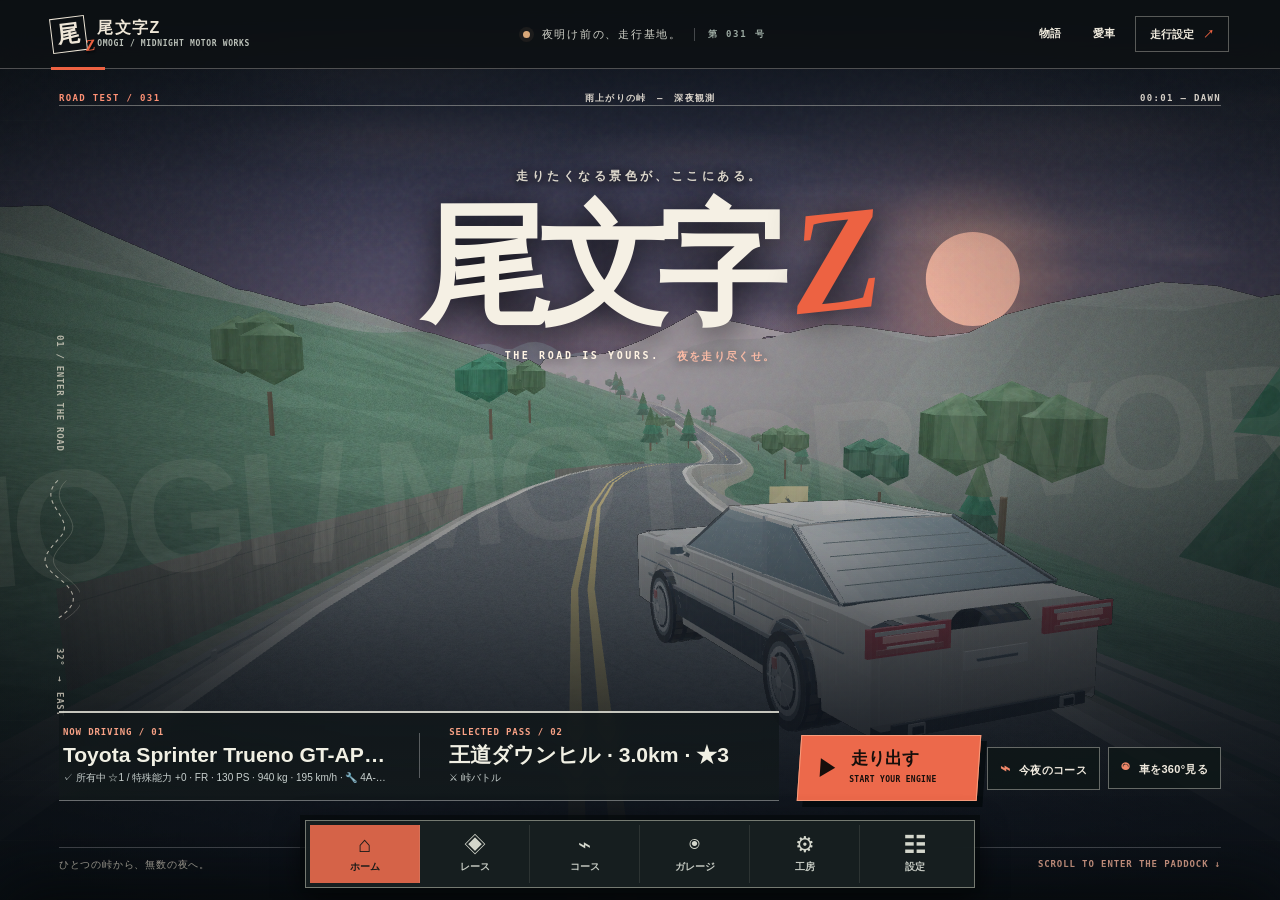
==== index.html @ fc1e57bd "Add files via upload" ====
<!DOCTYPE html>
<html lang="ja">
<head>
<meta charset="utf-8">
<meta name="viewport" content="width=device-width,initial-scale=1,viewport-fit=cover,user-scalable=no">
<meta name="theme-color" content="#0d1114">
<meta name="application-name" content="尾文字Z">
<meta name="description" content="尾文字Zのブラウザゲーム。MIDNIGHT MOTOR WORKS — 愛車で峠を走る、オリジナルのブラウザレーシングゲーム。">
<meta name="keywords" content="尾文字Z,尾文字Zのブラウザゲーム,Webゲーム,峠,レースゲーム,AE86,ドリフト,チューニング,車ゲーム">
<meta property="og:type" content="website">
<meta property="og:title" content="尾文字Z">
<meta property="og:site_name" content="尾文字Z">
<meta property="og:description" content="尾文字Zのブラウザゲーム｜峠と愛車のMIDNIGHT MOTOR WORKS">
<meta property="og:image" content="[data-uri]">
<meta name="twitter:card" content="summary">
<meta name="twitter:title" content="尾文字Z">
<meta name="twitter:description" content="尾文字Zのブラウザゲーム｜峠と愛車のMIDNIGHT MOTOR WORKS">
<meta name="twitter:image" content="[data-uri]">
<link rel="icon" type="image/png" href="[data-uri]">
<link rel="shortcut icon" type="image/png" href="[data-uri]">
<link rel="apple-touch-icon" href="[data-uri]">
<title>尾文字Z</title>
<style>
:root{--ink:#f4f7fa;--muted:#9caab7;--accent:#ff6e3a;--gold:#ffc371;--glass:rgba(9,15,26,.86);--line:rgba(231,241,255,.16);--aqua:#7ce5db}
*{box-sizing:border-box}html,body{margin:0;width:100%;height:100%;overflow:hidden;background:#060a12;color:var(--ink);font-family:Inter,"Noto Sans JP","Yu Gothic UI",Meiryo,system-ui,sans-serif;-webkit-tap-highlight-color:transparent}button,input,select,textarea{font:inherit}button{cursor:pointer}button:focus-visible,input:focus-visible,textarea:focus-visible,select:focus-visible{outline:2px solid var(--gold);outline-offset:2px}
#stage{position:fixed;inset:0;overflow:hidden;background:radial-gradient(ellipse at 74% 34%,#b88f85 0%,#665d74 32%,#242d46 68%,#0b1426 100%);transition:background 1.6s}#skyline{position:absolute;inset:0;width:100%;height:100%;pointer-events:none}#gl,#effects{position:absolute;inset:0;display:block;width:100%;height:100%}#gl{z-index:1}#effects{z-index:2;pointer-events:none}#vignette{position:absolute;inset:0;z-index:3;pointer-events:none;background:radial-gradient(ellipse at center,transparent 38%,rgba(0,0,0,.36) 100%);mix-blend-mode:multiply}
#grain{position:absolute;inset:0;pointer-events:none;z-index:4;opacity:.07;background-image:url("data:image/svg+xml,%3Csvg viewBox='0 0 160 160' xmlns='http://www.w3.org/2000/svg'%3E%3Cfilter id='n'%3E%3CfeTurbulence type='fractalNoise' baseFrequency='.9' numOctaves='3' stitchTiles='stitch'/%3E%3C/filter%3E%3Crect width='100%25' height='100%25' filter='url(%23n)' opacity='.7'/%3E%3C/svg%3E")}
.hidden{display:none!important}.panel{background:linear-gradient(125deg,rgba(11,19,33,.96),rgba(9,13,25,.88));border:1px solid var(--line);box-shadow:0 24px 90px rgba(0,0,0,.46);backdrop-filter:blur(24px)}
#menu{position:absolute;z-index:11;top:0;left:0;width:min(560px,100%);height:100%;padding:clamp(18px,3.1vw,44px);display:flex;flex-direction:column;overflow:auto;scrollbar-width:thin;box-shadow:28px 0 80px rgba(0,0,0,.43);background:linear-gradient(90deg,rgba(7,11,20,.96) 0%,rgba(9,15,27,.91) 82%,rgba(9,15,27,.75) 100%);border-right:1px solid rgba(255,255,255,.1)}
.eyebrow{font-size:10px;font-weight:800;letter-spacing:.33em;color:var(--gold);text-transform:uppercase}#menu .brand{font-size:clamp(39px,5.2vw,75px);font-weight:1000;font-stretch:condensed;line-height:.85;letter-spacing:-.07em;margin:0 0 8px}#menu .brand em{font-style:normal;color:var(--accent);text-shadow:0 0 55px #fd6a3945}.brandHeader{display:flex;align-items:center;gap:14px;margin:18px 0 8px}.siteIconBadge{width:86px;height:86px;border-radius:24px;display:grid;place-items:center;background:linear-gradient(145deg,rgba(255,195,113,.2),rgba(255,110,58,.08));border:1px solid rgba(255,255,255,.18);box-shadow:0 14px 40px rgba(0,0,0,.28),inset 0 0 25px rgba(255,195,113,.12);overflow:hidden;flex:none}.siteIconBadge img{width:100%;height:100%;object-fit:cover;display:block}.brandText{min-width:0}#menu .subtitle{font-size:13px;letter-spacing:.19em;color:#b5c6d1;font-weight:700;margin-bottom:19px}.desc{font-size:12px;line-height:1.9;color:#a4acb8;max-width:425px}
.badgerow{display:flex;flex-wrap:wrap;gap:7px;margin:15px 0 25px}.tinybadge{font-size:10px;font-weight:800;padding:7px 9px;border:1px solid #ffffff2d;border-radius:4px;background:#ffffff0a;letter-spacing:.04em}
.sectionTitle{font-size:10px;color:var(--muted);letter-spacing:.18em;font-weight:900;margin:12px 0 10px;text-transform:uppercase}.modegrid{display:grid;grid-template-columns:repeat(2,minmax(0,1fr));gap:8px}.modebtn{padding:15px 12px;border-radius:8px;text-align:left;background:#101b2acb;color:#c9d5dd;border:1px solid #ffffff18;transition:.2s}.modebtn strong{display:block;font-size:13px;margin-bottom:4px}.modebtn small{font-size:10px;opacity:.71;line-height:1.6}.modebtn.selected{border-color:#fd844c;color:white;background:linear-gradient(135deg,#903b2988,#202034c9);box-shadow:inset 3px 0 var(--accent)}.modebtn:hover{border-color:#ff9a6c88}
.pickers{display:grid;grid-template-columns:1fr 1fr;gap:11px}.field{display:flex;flex-direction:column;gap:5px;font-size:11px;color:#95a4b1}.field select,.field input,.field textarea{width:100%;background:#101a29;border:1px solid #ffffff27;border-radius:6px;padding:11px 10px;color:#f3f5f8;min-width:0}
.carChoice{display:flex;gap:13px;align-items:center;padding:9px 11px;border:1px solid #ffffff25;border-radius:8px;background:#101b29b8;margin-top:7px;min-height:82px}.carChoice .miniCar{width:116px;height:59px;flex:none}.carChoice .carInfo{flex:1;min-width:0}.carChoice strong{font-size:13px;display:block;white-space:nowrap;overflow:hidden;text-overflow:ellipsis}.carChoice small{font-size:10px;color:var(--muted)}.textlink{border:0;color:var(--gold);background:none;padding:4px 0;font-size:10px;font-weight:800;text-decoration:underline;text-underline-offset:3px}
.primary{width:100%;border:none;border-radius:7px;padding:16px 18px;font-weight:1000;letter-spacing:.1em;background:linear-gradient(100deg,#ff8845,#eb503b);color:#12151c;box-shadow:0 10px 40px #eb5b414d;transition:transform .15s,filter .15s}.primary:hover{transform:translateY(-2px);filter:brightness(1.12)}.primary:disabled{filter:grayscale(1);opacity:.5;cursor:not-allowed}.secondary{border:1px solid #ffffff40;border-radius:7px;padding:11px 14px;font-size:12px;font-weight:800;color:white;background:#ffffff12}.secondary:hover{background:#ffffff23}.menuBottom{margin-top:auto;padding-top:20px}.menuFooter{font-size:10px;color:#8395a3;line-height:1.8;margin-top:16px}
#topBar{position:fixed;z-index:6;inset:0 0 auto 0;display:flex;align-items:start;justify-content:space-between;padding:19px 23px;gap:18px;pointer-events:none}.logoSmall{font-weight:1000;font-size:16px;letter-spacing:-.07em}.logoSmall b{color:var(--accent)}.statusPill{font-size:10px;letter-spacing:.13em;background:#070d1dbb;border:1px solid #ffffff2a;padding:8px 10px;border-radius:4px;color:#cae1e8}.statusPill span{color:var(--aqua)}
#hud{z-index:7;position:fixed;inset:0;pointer-events:none}#hud button{pointer-events:auto}#raceTop{position:absolute;top:17px;left:50%;transform:translateX(-50%);width:min(520px,48vw);text-align:center}.rLabel{font-size:11px;font-weight:900;letter-spacing:.2em;color:#e5eff0;text-shadow:0 2px 6px #000}.progressTrack{height:5px;background:#202b3d;border-radius:10px;margin:9px 0;overflow:hidden}.progressFill{width:0%;height:100%;background:linear-gradient(90deg,#ff6038,#ffd476);box-shadow:0 0 12px #fc8c37}.progressDetail{display:flex;justify-content:space-between;color:#a4bacb;font-size:10px;font-variant-numeric:tabular-nums}
#speedHud{position:absolute;left:clamp(14px,3vw,42px);bottom:clamp(17px,4vw,35px);background:linear-gradient(90deg,#070d1ce0,#0913229e);border-left:3px solid var(--accent);padding:17px 22px 13px;min-width:235px;transform:skewX(-5deg)}#speedHud>*{transform:skewX(5deg)}.speedNum{font-size:clamp(50px,6vw,94px);font-weight:1000;font-style:italic;line-height:1;letter-spacing:-.09em;font-variant-numeric:tabular-nums}.unit{font-size:13px;letter-spacing:.07em;color:#a8bec9;font-weight:800;margin-left:12px}.rpmTrack{width:100%;height:5px;background:#283345;margin-top:8px;border-radius:4px;overflow:hidden}.rpmFill{height:100%;width:10%;background:linear-gradient(90deg,#76dcca,#ffd06a,#f85642)}.gearRow{display:flex;justify-content:space-between;margin:9px 0 0;font-weight:900;color:#c7d5de;font-size:11px}.gearRow strong{font-size:18px;color:var(--gold)}
#raceStats{position:absolute;right:22px;top:77px;width:min(253px,25vw);background:#070f1aaf;border:1px solid #ffffff1f;padding:13px;border-radius:7px;backdrop-filter:blur(10px)}#raceStats .head{font-size:10px;color:var(--gold);letter-spacing:.13em;font-weight:900;margin-bottom:11px}.stand{display:flex;justify-content:space-between;font-size:11px;margin:9px 0;gap:8px}.stand b{color:#fff}.stand small{color:#8ea8b8;font-variant-numeric:tabular-nums}.stand.me b{color:#ffba74}
#miniMapWrap{position:absolute;right:22px;bottom:30px;width:190px;background:#090f20c7;padding:8px;border:1px solid #ffffff29;border-radius:7px;backdrop-filter:blur(9px)}#miniMap{width:100%;height:165px;display:block}.mapTitle{font-size:10px;color:#cbd9e2;font-weight:900;margin:4px 0 0 5px;letter-spacing:.1em}
#driftHud{position:absolute;left:clamp(14px,3vw,42px);bottom:225px;min-height:62px;font-size:11px;color:#c3d3e0;font-weight:800;letter-spacing:.12em}#driftHud strong{display:block;font-size:27px;color:#ffbd74;font-weight:1000;letter-spacing:-.04em;line-height:1.15}#driftHud .combo{font-size:11px;color:var(--aqua)}
#nitroBox{position:absolute;left:clamp(14px,3vw,42px);bottom:10px;font-size:10px;font-weight:900;color:#8ee8ed;letter-spacing:.12em;width:235px}.nitroBar{height:4px;background:#193c4b;margin-top:5px}.nitroFill{height:100%;width:100%;background:linear-gradient(90deg,#00aece,#b5fff3)}
#centerMessage{position:absolute;left:50%;top:39%;transform:translate(-50%,-50%);text-align:center;text-shadow:0 6px 35px #000;pointer-events:none}.countBig{font-size:clamp(88px,12vw,180px);line-height:1;font-weight:1000;font-style:italic;letter-spacing:-.08em;color:#fff;filter:drop-shadow(0 0 23px #ff81415a)}.countSub{font-size:13px;font-weight:900;color:#ffe0b2;letter-spacing:.4em}
#gameToolbar{position:absolute;top:20px;right:22px;display:flex;gap:7px}.iconBtn{background:#07111ebd;border:1px solid #ffffff39;border-radius:6px;color:white;font-weight:900;font-size:12px;min-width:42px;height:35px;pointer-events:auto}#gameToolbar .iconBtn:hover{background:#f36e39a6}
#notification{position:fixed;z-index:35;top:65px;left:50%;transform:translateX(-50%);background:#0b1723ee;color:#f2f7fa;border:1px solid #ffc07a7d;padding:12px 17px;border-radius:8px;font-size:12px;max-width:min(500px,90vw);text-align:center;opacity:0;pointer-events:none;transition:opacity .2s}#notification.on{opacity:1}
#touch{position:absolute;inset:0;z-index:9;pointer-events:none}.touchControl{position:absolute;border:1px solid #ffffff72;background:#07182e92;backdrop-filter:blur(4px);color:#f6fbff;border-radius:100%;width:66px;height:66px;font-size:14px;font-weight:900;pointer-events:auto;touch-action:none;user-select:none}.touchControl:active,.touchControl.pressed{background:#f1774e94}#touchLeft{left:14px;bottom:20px}#touchRight{left:89px;bottom:20px}#touchBrake{right:96px;bottom:25px}#touchGas{right:16px;bottom:25px;border-color:#ffc170}#touchDrift{right:42px;bottom:106px;width:57px;height:57px;font-size:10px}#touchNitro{left:47px;bottom:106px;width:57px;height:57px;border-color:#68eaff;font-size:10px}
.modalCover{position:fixed;z-index:20;inset:0;background:#02040add;display:flex;align-items:center;justify-content:center;padding:16px;backdrop-filter:blur(15px)}.modal{width:min(1090px,98vw);height:min(860px,93vh);padding:23px;overflow:hidden;display:flex;flex-direction:column;border-radius:12px}.modalHdr{display:flex;justify-content:space-between;align-items:center;gap:15px;margin-bottom:17px}.modalHdr h2{font-size:clamp(19px,2.4vw,30px);letter-spacing:-.04em;font-style:italic;margin:4px 0 0}.modalHdr .close{border:1px solid #ffffff35;background:#ffffff0b;color:#fff;font-size:22px;border-radius:6px;width:38px;height:38px}.garageControls{display:flex;gap:10px;margin-bottom:12px;flex-wrap:wrap}.garageControls input{flex:1;min-width:150px;background:#111b2d;border:1px solid #ffffff2b;border-radius:7px;padding:11px;color:white}.garageControls select{background:#111b2d;border:1px solid #ffffff2b;border-radius:7px;padding:11px;color:#fff}.garageLayout{display:grid;grid-template-columns:minmax(0,1fr) 315px;gap:14px;min-height:0;flex:1}.garageGrid{min-height:0;overflow:auto;display:grid;grid-template-columns:repeat(3,minmax(0,1fr));grid-auto-rows:max-content;gap:9px;padding:2px 5px 20px 0;scrollbar-width:thin}.garageItem{border:1px solid #ffffff1f;background:#131c2cc0;border-radius:7px;padding:10px;min-width:0;cursor:pointer;transition:.15s}.garageItem:hover,.garageItem.active{border-color:#ff9a60;background:#342734bd}.garageItem .miniCar{width:100%;height:70px}.garageItem b{display:block;font-size:12px;white-space:nowrap;overflow:hidden;text-overflow:ellipsis}.garageItem small{color:#94a6b5;font-size:10px}.garageDetail{border:1px solid #ffffff22;border-radius:8px;background:linear-gradient(145deg,#1c2939,#0b1322);padding:17px;overflow:auto}.garageDetail .miniCar{width:100%;height:145px}.garageDetail h3{margin:15px 0 4px;font-size:19px}.garageDetail .stats{margin-top:13px}.statRow{display:flex;justify-content:space-between;font-size:11px;margin:12px 0 5px}.statBar{height:5px;background:#2e3947;border-radius:8px;overflow:hidden}.statBar span{display:block;height:100%;background:linear-gradient(90deg,#5cd9cf,#fbb16d)}.swatches{display:flex;gap:9px;flex-wrap:wrap;margin:15px 0}.swatch{width:26px;height:26px;border:2px solid #9daab24b;border-radius:50%;padding:0}.swatch.active{border-color:#fff;box-shadow:0 0 0 2px #ff9557}.garageCount{font-size:11px;color:#a5b7c7;margin-bottom:7px}
#onlineModal .modal,#helpModal .modal,#pauseModal .modal,#resultModal .modal{width:min(620px,95vw);height:auto;max-height:94vh;overflow:auto}.connectionState{padding:10px 12px;background:#163345;border:1px solid #4193a376;border-radius:5px;color:#d9ffff;font-size:12px;margin-bottom:12px}.onlineSteps{display:flex;gap:8px;flex-wrap:wrap;margin:11px 0}.onlineText{background:#0b1526;color:#c9dfed;width:100%;min-height:94px;resize:vertical;font-size:10px;padding:10px;border:1px solid #46556a;border-radius:6px;word-break:break-all}.onlineHelp{color:#a3b9c6;font-size:11px;line-height:1.9}.kbd{display:inline-block;background:#233246;border:1px solid #4b576c;padding:2px 7px;border-radius:4px;color:#eef9fb;font-size:11px;font-weight:800}.helpGrid{display:grid;grid-template-columns:1fr 1fr;gap:8px 20px}.helpGrid p{display:flex;justify-content:space-between;border-bottom:1px solid #ffffff1b;padding:8px 0;margin:0;color:#c6d5df;font-size:12px}.resultHero{text-align:center;padding:22px 0 17px}.resultHero .resultTitle{font-size:clamp(34px,6vw,57px);font-weight:1000;font-style:italic;line-height:1;color:var(--gold)}.resultHero .resultTime{font-size:35px;font-variant-numeric:tabular-nums;font-weight:1000;margin:13px 0}.resultStats{display:grid;grid-template-columns:repeat(3,1fr);gap:7px}.resultStats div{background:#122234;padding:12px;border:1px solid #ffffff19;border-radius:5px;font-size:10px;color:#a9bfce;text-align:center}.resultStats b{display:block;font-size:18px;color:white;margin-top:7px}.footerActions{display:flex;gap:8px;margin-top:20px}.footerActions button{flex:1}.skipMenu{position:fixed;z-index:6;right:14px;bottom:12px;color:#bacfda;font-size:10px;background:#111927a6;padding:10px;border:1px solid #fff2;border-radius:5px}.keyHint{font-size:10px;line-height:1.9;color:#a8b6c2;margin-top:10px}
@media(max-width:740px){#menu{width:100%;padding:19px 18px;background:#060b18ee}.brandHeader{gap:10px;align-items:center}.siteIconBadge{width:62px;height:62px;border-radius:18px}#menu .brand{font-size:58px}.menuFooter{margin-bottom:9px}.garageLayout{grid-template-columns:1fr;grid-template-rows:minmax(160px,1fr) auto}.garageGrid{grid-template-columns:repeat(2,minmax(0,1fr))}.garageDetail{max-height:290px;display:grid;grid-template-columns:110px 1fr;gap:8px}.garageDetail .miniCar{height:110px;grid-row:span 5}.garageDetail .stats,.garageDetail .swatches{grid-column:span 2}.modal{padding:12px}#raceTop{width:40vw;top:15px}#raceStats{top:68px;right:10px;width:154px;padding:8px}#miniMapWrap{width:132px;bottom:184px;right:9px}#miniMap{height:108px}.stand{font-size:9px}#speedHud{bottom:11px;min-width:153px;padding:9px 11px}.speedNum{font-size:58px}.unit{font-size:10px;margin-left:5px}#driftHud{bottom:146px;left:14px}#nitroBox{bottom:0;width:160px;left:12px}.gameToolbar{top:10px;right:10px}.iconBtn{min-width:32px;height:32px}#topBar{padding:10px}.logoSmall{font-size:11px}.statusPill{font-size:8px}}
@media(max-height:650px) and (pointer:coarse){#miniMapWrap{display:none}#driftHud{display:none}#speedHud{left:40%;bottom:6px;min-width:150px}#nitroBox{display:none}}

/* Custom music controls and more explicit garage statistics. */
.audioPanel{border:1px solid #ffc27a52;border-radius:8px;background:linear-gradient(120deg,#2a29318c,#182531bd);padding:12px 14px;margin-top:9px}
.audioRow{display:flex;align-items:center;gap:9px;margin-top:9px;flex-wrap:wrap}
.audioRow .secondary{font-size:10px;padding:7px 9px}
.audioRow input[type=file]{max-width:100%;font-size:11px;color:#b5cdd5}
.audioRow input[type=file]::file-selector-button{margin-right:9px;border:1px solid #f9b47474;border-radius:5px;background:#28364b;color:#f5eddf;padding:6px 9px;cursor:pointer}
.audioPanel p{margin:6px 0;font-size:10px;color:#c0cfda;line-height:1.6}
.audioPanel .audioName{color:#ffd4a4;overflow:hidden;text-overflow:ellipsis;white-space:nowrap;max-width:100%}
.audioPanel input[type=range]{width:116px;accent-color:#ffb477}
.audioPanel .volumeLabel{font-size:10px;color:#b9d2dd}
.audioPanel .exportBtn{border-color:#ffb3688c;color:#ffe0b2}
.garageItem{color:#edf5fa;text-align:left}.garageItem canvas{width:100%;height:95px;object-fit:contain;border-radius:4px}
.garageItem strong{display:block;font-size:12px;margin:5px 0 3px;white-space:nowrap;overflow:hidden;text-overflow:ellipsis}
.garageItem small{display:block;font-size:11px;white-space:nowrap;overflow:hidden;text-overflow:ellipsis;margin-bottom:3px}
.garageItem span{font-size:9px;color:#f1ad77}
.garageDetail canvas{width:100%;height:175px;max-width:100%}.garageDetail .carLine{font-size:11px;color:#9fb8c9}
.garageDetail .stats>div{padding:8px 0 5px;font-size:10px;position:relative;color:#a2b6c4}
.garageDetail .stats b{float:right;color:#eaf6f6;font-size:11px}
.garageDetail .stats span{height:4px;display:block;margin-top:9px;background:linear-gradient(90deg,#6dcdd5,#f4bc73);max-width:100%;border-radius:3px}
.garageNote{font-size:10px;color:#9baab7;line-height:1.8}
#bgmEl{display:none}
@media(max-width:500px){.audioPanel{padding:10px}.audioRow{gap:6px}.audioRow .secondary{font-size:9px}.garageDetail .stats{margin-top:0}}

/* Race-specific mobile layout: HUD and controls must never cover the same area. */
@media(min-width:741px){.racing #gameToolbar{top:59px;right:23px}.racing #raceStats{top:111px}}
@media(max-width:740px){
.racing #topBar{display:none}
.racing #raceTop{top:8px;left:45%;width:72vw;transform:translateX(-50%)}
.racing #raceTop .rLabel{font-size:9px;letter-spacing:.1em}
.racing #raceTop .progressDetail{font-size:9px}
.racing #gameToolbar{top:54px;right:9px;gap:5px}
.racing #gameToolbar .iconBtn{min-width:38px;height:34px;font-size:11px}
.racing #raceStats{top:101px;right:9px;width:150px;padding:9px}
.racing #miniMapWrap{bottom:285px;right:8px;width:131px;padding:6px}
.racing #miniMap{height:114px}
.racing #speedHud{left:11px;bottom:12px;min-width:145px;padding:10px 12px;transform:none}
.racing #speedHud>*{transform:none}
.racing .speedNum{font-size:48px}
.racing #driftHud{left:13px;bottom:278px}
.racing #driftHud strong{font-size:22px}
.racing #nitroBox{bottom:1px;width:158px;left:10px}
.racing #touchLeft{left:12px;bottom:153px}
.racing #touchRight{left:89px;bottom:153px}
.racing #touchBrake{right:96px;bottom:153px}
.racing #touchGas{right:14px;bottom:153px}
.racing #touchDrift{right:23px;bottom:229px}
.racing #touchNitro{left:23px;bottom:229px}
.racing #centerMessage{top:29%}
.racing #centerMessage .countBig{font-size:94px}
}
@media(max-width:360px){.racing #raceStats{width:130px}.racing #touchRight{left:80px}.racing #touchBrake{right:88px}.racing .touchControl{width:60px;height:60px}}
@media(max-height:650px) and (pointer:coarse){.racing #miniMapWrap{display:none}.racing #driftHud{display:none}.racing #speedHud{bottom:2px}.racing #touchDrift,.racing #touchNitro{bottom:110px}}

/* Three-dimensional showroom, course browser, and real-time stage mesh */
#cars3d{position:absolute;inset:0;width:100%;height:100%;z-index:2;pointer-events:none;display:block}
#effects{z-index:3}#vignette{z-index:4}#grain{z-index:5}
.coursePickers{grid-template-columns:2fr .7fr;align-items:end}.courseControls{min-width:0}
.routeFilters{display:grid;grid-template-columns:1fr 1.2fr;gap:9px;margin-bottom:10px}.routeFilters select,.routeFilters input{height:42px}
.courseMeta{font-size:10px;color:#f4be88;padding:8px 2px 4px;line-height:1.6;min-height:37px}
.coursePickers .weatherField{align-self:start}.coursePickers select{max-width:100%}.carLinks{display:flex;gap:12px;flex-wrap:wrap}
#showroomModal{z-index:27;padding:12px}.showroomPane{height:min(930px,97vh);width:min(1560px,99vw);display:flex;flex-direction:column;border-radius:13px;overflow:hidden;background:#07111c}
.showroomHead{display:flex;align-items:center;justify-content:space-between;gap:15px;padding:14px 21px;background:#0b1627;border-bottom:1px solid #ffffff28}
.showroomHead h2{font-style:italic;font-weight:1000;font-size:clamp(18px,2.2vw,29px);letter-spacing:-.03em;margin:7px 0 5px}.showroomHead #studioSub{font-size:11px;color:#9eb4c2}
.showroomHead .close{border:1px solid #ffffff35;color:white;background:#ffffff15;border-radius:6px;font-size:26px;min-width:42px;height:42px}
.showroomStage{position:relative;flex:1;min-height:190px;overflow:hidden;background:radial-gradient(ellipse at 50% 36%,#354c65 0%,#18273e 40%,#0a1526 74%,#080d16 100%);cursor:grab;touch-action:none}
.showroomStage:active{cursor:grabbing}.showroomStage canvas{position:absolute;inset:0;width:100%;height:100%;display:block;z-index:2;outline:0}
.studioGlow{position:absolute;left:50%;top:62%;width:65%;height:60%;transform:translate(-50%,-10%);background:radial-gradient(ellipse at center,#8aacc13d,transparent 65%);filter:blur(27px)}
.studioGrid{position:absolute;bottom:-34%;left:-24%;width:150%;height:95%;transform:perspective(650px) rotateX(67deg);background-image:linear-gradient(#98b3c31c 1px,transparent 1px),linear-gradient(90deg,#98b3c31c 1px,transparent 1px);background-size:48px 48px;mask-image:linear-gradient(0deg,transparent 8%,black 65%,transparent 100%)}
.studioNote{position:absolute;bottom:13px;left:17px;z-index:3;color:#c9deedaa;font-size:10px;font-weight:800;letter-spacing:.13em;pointer-events:none}
.showroomOptions{padding:12px 18px;background:#0c1726;display:flex;gap:12px;align-items:center;justify-content:space-between;flex-wrap:wrap;border-top:1px solid #ffffff23}
.viewChips{display:flex;gap:5px;flex-wrap:wrap}.viewChips .secondary,.showroomOptions>.secondary{font-size:11px;padding:8px 11px}
.studioSliders{display:flex;gap:14px;flex-wrap:wrap}.studioSliders label{display:flex;align-items:center;gap:7px;color:#b6c8d7;font-size:11px}.studioSliders input{width:96px;accent-color:#fb995e}
.studioPalette{display:flex;flex-wrap:wrap;gap:6px}.studioPalette button{width:22px;height:22px;border:2px solid #9fafb255;border-radius:100%;padding:0;cursor:pointer}.studioPalette button.active{border:2px solid #fff;outline:1px solid #ffad6b}
.studioFoot{font-size:10px;color:#7e94a3;background:#0b1421;padding:7px 18px;line-height:1.4}
.garageDetail .viewFull3d{margin:12px 0 10px;background:linear-gradient(120deg,#fe8c45,#db503d);color:#111821;border:none;border-radius:6px;font-weight:900;padding:11px 9px;width:100%}
@media(max-width:740px){.coursePickers{grid-template-columns:1fr}.coursePickers .weatherField{margin-bottom:7px}.routeFilters{grid-template-columns:.9fr 1.1fr}.showroomPane{height:97dvh}.showroomHead{padding:10px 12px}.showroomOptions{padding:9px;gap:7px}.viewChips .secondary{padding:8px}.studioFoot{display:none}.studioNote{font-size:8px;letter-spacing:0}.showroomStage{min-height:180px}}
@media(max-height:560px){.showroomPane{height:98vh}.showroomHead{padding:5px 12px}.showroomOptions{padding:5px 10px}.showroomHead #studioSub{display:none}}
#showroomModal{z-index:42!important}
#effects{visibility:hidden!important}
.economyStripe{margin:11px 0 18px;border:1px solid #e8be7a55;border-radius:9px;overflow:hidden;background:linear-gradient(135deg,#8a5a2835,#172637bd);display:flex;gap:8px;align-items:stretch;padding:12px}
.moneySummary{flex:0 0 45%;min-width:0;display:flex;flex-direction:column;gap:3px}.moneySummary small{font-size:9px;font-weight:900;color:#c5ab80;letter-spacing:.15em}.moneySummary strong{font-size:clamp(16px,2vw,24px);color:#ffe39e;white-space:nowrap;letter-spacing:-.03em}.moneySummary span:not(#coinAmount){font-size:9px;color:#90a8b8}.moneyMenu{flex:1;display:grid;grid-template-columns:1fr 1fr;gap:5px}.moneyMenu button,.garageWallet button{font-size:10px;font-weight:900;padding:8px 5px;border-radius:5px;color:#f6f9fc;background:#1d2d3f;border:1px solid #fff3}.moneyMenu .shopGold{color:#161d26;background:linear-gradient(120deg,#ffcc72,#e8a447);border-color:#facb84}.levelChip{float:right;color:#ffc879;font-size:10px;font-weight:900;margin-right:5px}
.garageWallet{display:flex;align-items:center;gap:8px;flex-wrap:wrap;padding:8px 2px}.garageWallet span{font-weight:1000;color:#ffe4a0;margin-right:auto}.garageMoneyActions{display:flex;gap:7px;margin:9px 0}.garageMoneyActions>*{flex:1}.garageItem.lockedCar{opacity:.73}.garageItem.lockedCar:hover,.garageItem.lockedCar.active{opacity:1}.garageItem.ownedCar{border-bottom:2px solid #72d0bc}.hudCoins{background:#131d2fe8;padding:10px;border-radius:7px;font-weight:900;font-size:11px;color:#ffde95;border:1px solid #dabb7844}.raceReward{font-size:11px;color:#ffdfa5;border:1px solid #f3c67945;background:#c2923419;border-radius:8px;padding:10px;line-height:1.7;margin:10px 0}
#shopModal{z-index:33;padding:12px}.shopShell{display:flex;width:min(1500px,99vw);height:min(930px,97vh);overflow:hidden;border-radius:15px;background:#091323}
.shopSide{display:flex;flex-direction:column;flex:0 0 240px;min-width:0;background:linear-gradient(150deg,#152338,#08111e);border-right:1px solid #ffffff2b;padding:21px 16px}.shopBrand small{color:#eba75a;font-size:9px;letter-spacing:.17em;font-weight:900}.shopBrand h2{font-style:italic;font-weight:1000;letter-spacing:-.065em;line-height:.95;font-size:26px;margin:14px 0 9px}.shopBrand h2 em{color:#fb9657;font-style:normal}.shopBrand p{color:#99aab9;font-size:10px;line-height:1.7}.shopBalance{border:1px solid #e9b86b62;border-radius:9px;padding:14px 11px;margin:19px 0;background:#f0b44913}.shopBalance small{display:block;color:#a8b8c7;font-weight:800;font-size:9px}.shopBalance strong{display:block;color:#ffe39e;font-size:20px;white-space:nowrap;margin:6px 0}.shopNav{display:grid;gap:7px}.shopNav button{background:#ffffff08;color:#bed0dc;border:1px solid #ffffff18;text-align:left;border-radius:8px;padding:13px 11px;font-size:12px;font-weight:900}.shopNav button.selected,.shopNav button:hover{color:#161c23;background:linear-gradient(105deg,#ffca75,#ee954e);border-color:transparent}.shopSideBottom{margin-top:auto;color:#728697;line-height:1.8;font-size:10px;padding:16px 2px 3px}
.shopMain{flex:1;min-width:0;display:flex;flex-direction:column;overflow:hidden}.shopTop{display:flex;justify-content:space-between;align-items:center;gap:20px;border-bottom:1px solid #ffffff2b;background:#101e30;padding:17px 24px}.shopTop h2{margin:3px 0 0;font-weight:1000;font-size:clamp(19px,2.6vw,30px);letter-spacing:-.03em}.shopTop p{font-size:10px;color:#91aab9;margin:6px 0 0;line-height:1.55}.shopClose{font-size:25px;border:1px solid #ffffff35;background:#ffffff15;border-radius:7px;color:white;width:41px;height:41px;flex:none}.shopBody{overflow-y:auto;scrollbar-width:thin;flex:1;padding:21px 24px 26px;min-height:0}.shopToolbar{display:grid;grid-template-columns:minmax(130px,1fr) minmax(120px,.7fr) 115px;gap:8px;margin-bottom:12px}.shopToolbar input,.shopToolbar select{background:#13243a;color:white;border:1px solid #ffffff2b;border-radius:7px;padding:10px;width:100%;min-width:0}.shopHint{font-size:11px;line-height:1.8;color:#a7b7c4;margin:10px 0 18px}.shopCars{display:grid;grid-template-columns:repeat(3,minmax(0,1fr));gap:11px}.marketCar{background:linear-gradient(135deg,#19283b,#101928);border:1px solid #ffffff26;border-radius:10px;padding:13px;display:flex;flex-direction:column;gap:5px;min-width:0}.marketTag{font-weight:900;font-size:9px;color:#c9a76e;letter-spacing:.1em}.marketTag .owned{color:#85e3b1}.carMake{font-size:10px;color:#9eabb6;font-weight:900}.marketCar h3{font-size:14px;font-weight:950;margin:1px 0;line-height:1.5;min-height:39px}.marketCar small{font-size:10px;color:#859eae;line-height:1.7}.marketFoot{display:flex;align-items:center;justify-content:space-between;gap:5px;flex-wrap:wrap;margin-top:auto}.marketFoot>b{color:#ffe09b;font-size:13px}.shopButton{font-size:11px!important;padding:9px!important;letter-spacing:0!important}.shopSubBtn{border:1px solid #ffffff29;border-radius:6px;color:#9cc9cf;background:#ffffff08;padding:7px 10px;font-size:11px;font-weight:800}.shopSubBtn:hover{background:#ffffff19}.shopPager{display:flex;justify-content:center;align-items:center;gap:15px;margin:20px 0 0;font-size:13px;font-weight:900}.shopPager button{min-width:100px}.tuneHero{display:flex;gap:15px;justify-content:space-between;align-items:center;background:linear-gradient(115deg,#5c352343,#1a314259);border:1px solid #ffffff24;border-radius:10px;padding:18px;margin-bottom:14px}.tuneHero h3{font-size:18px;font-weight:1000;margin:8px 0}.tuneHero p{font-size:11px;color:#a6bac8;line-height:1.7;max-width:700px;margin:0}.tuneTotals{display:flex;flex-wrap:wrap;gap:12px;justify-content:flex-end}.tuneTotals b{font-size:19px;color:#ffdd8f;white-space:nowrap}.tuneTotals b small{font-size:9px;color:#9cabb8}.shopParts{display:grid;grid-template-columns:repeat(3,minmax(0,1fr));gap:11px}.partCard,.missionCard,.cosItem{border:1px solid #ffffff23;background:#142237bc;border-radius:9px;padding:15px;min-width:0}.partIcon{font-size:24px}.partName{font-size:14px;font-weight:1000;margin:8px 0}.partDesc{font-size:11px;color:#97acbd;line-height:1.6;min-height:37px}.levelDots{display:flex;align-items:center;gap:5px;margin:11px 0}.levelDots span{width:10px;height:8px;background:#344252;border-radius:2px;flex:1}.levelDots span.on{background:#ffb55f}.levelDots b{white-space:nowrap;color:#e7c891;font-size:10px;margin-left:3px}.partGain{display:block;font-size:10px;color:#7ed7c8;margin:6px 0 12px}.partCard button{width:100%}.cosTabs{display:flex;overflow-x:auto;gap:7px;padding:6px 0 13px;scrollbar-width:thin}.cosTabs button{border:1px solid #ffffff32;color:#aebfce;background:#152337;border-radius:7px;padding:10px 13px;white-space:nowrap;font-size:11px;font-weight:900}.cosTabs button.selected{background:#ea9958;color:#151b22;border-color:transparent}.cosItems{display:grid;grid-template-columns:repeat(3,minmax(0,1fr));gap:10px}.cosItem.equipped{border-color:#f8bd6995;background:#75512726}.cosTop{display:flex;gap:10px;align-items:center;min-height:48px;margin-bottom:8px}.cosTop strong{display:block;font-size:12px;line-height:1.35}.cosTop small{display:block;color:#92afba;font-size:10px;margin-top:3px}.cosSwatch{height:37px;width:37px;flex:none;border:2px solid #e5f5ff70;border-radius:7px}.cosItemSymbol{font-size:25px;min-width:37px;text-align:center}.cosItem button{width:100%;margin-top:2px}.dailyHero{display:flex;align-items:center;justify-content:space-between;gap:15px;background:linear-gradient(110deg,#694b2136,#1a314256);border:1px solid #f6cd6b55;padding:17px;border-radius:10px;flex-wrap:wrap}.dailyHero h3{margin:8px 0;font-size:19px}.dailyHero p{font-size:11px;color:#a5bac8}.dailyHero>.primary{width:auto;min-width:180px}.bonusDays{display:flex;gap:6px;flex-wrap:wrap}.bonusDays span{border:1px solid #ffffff26;border-radius:5px;padding:9px 10px;font-size:10px;color:#e6d4ad;font-weight:900}.bonusDays span.next{border-color:#ffda8c;background:#faaf4d2e}.bonusDays span small{display:block;color:#9caeb6;font-size:9px}.shopSectionName{font-weight:950;font-size:16px;margin:22px 0 13px}.shopSectionName small{color:#869cae;font-size:10px;margin-left:8px}.missionGrid{display:grid;grid-template-columns:repeat(2,minmax(0,1fr));gap:11px}.missionCard .missionTop{display:flex;justify-content:space-between;gap:10px;align-items:center}.missionCard .missionTop h3{font-size:13px;margin:0}.missionCard .missionTop b{color:#eac586;white-space:nowrap;font-size:12px}.missionCard small{color:#91a8b8}.missionCard p{font-size:11px;font-weight:900}.missionCard .shopButton{margin-top:10px;width:100%}.shopProgress{height:6px;border-radius:6px;overflow:hidden;background:#304153}.shopProgress span{display:block;height:100%;background:linear-gradient(90deg,#6ad8ca,#ffd08d)}.achievTally{font-weight:1000;color:#ffd799;font-size:15px}.profileStats{display:grid;grid-template-columns:repeat(4,minmax(0,1fr));gap:9px}.profileStats>div{border:1px solid #ffffff27;border-radius:8px;padding:13px;background:#ffffff0a}.profileStats small{display:block;color:#9baebc;font-size:10px}.profileStats b{display:block;font-size:15px;margin-top:6px;color:#ffe2a4}.profileTools{display:flex;gap:8px;flex-wrap:wrap}.transactions{display:grid;gap:5px}.transactions>div{display:flex;justify-content:space-between;gap:12px;border-bottom:1px solid #ffffff18;padding:9px;font-size:11px}.transactions small{display:block;color:#728a9e;font-size:9px;margin-top:4px}.transactions b.plus{color:#7be0b0}.transactions b.minus{color:#ffb091}
@media(max-width:1050px){.shopSide{flex-basis:195px;padding:15px 11px}.shopBrand h2{font-size:23px}.shopCars,.shopParts,.cosItems{grid-template-columns:repeat(2,minmax(0,1fr))}.shopBody{padding:14px}}
@media(max-width:650px){#shopModal{padding:0}.shopShell{width:100vw;height:100dvh;border-radius:0;flex-direction:column}.shopSide{flex:none;padding:8px 11px;border-right:0;border-bottom:1px solid #ffffff30}.shopBrand{display:none}.shopBalance{margin:0 0 5px;padding:5px 9px;display:flex;align-items:center;gap:7px}.shopBalance strong{font-size:16px;margin:0}.shopBalance small{font-size:8px}.shopSideBottom{display:none}.shopNav{display:flex;overflow-x:auto;gap:4px}.shopNav button{white-space:nowrap;padding:8px 10px;font-size:10px}.shopTop{padding:9px 12px}.shopTop h2{font-size:18px}.shopBody{padding:10px}.shopToolbar{grid-template-columns:1fr 1fr;gap:6px}.shopToolbar input{grid-column:1/-1}.shopCars,.shopParts,.cosItems,.missionGrid{grid-template-columns:repeat(2,minmax(0,1fr));gap:6px}.marketCar,.partCard,.cosItem,.missionCard{padding:9px}.marketCar h3{font-size:11px;min-height:45px}.marketCar small{font-size:9px}.marketFoot>b{font-size:11px}.tuneHero{padding:10px;flex-wrap:wrap}.tuneHero h3{font-size:14px}.tuneHero p{font-size:10px}.dailyHero>.primary{width:100%}.profileStats{grid-template-columns:repeat(2,minmax(0,1fr))}.economyStripe{flex-wrap:wrap}.moneySummary{flex:1}.moneyMenu{flex:1;min-width:150px}.moneyMenu button{padding:8px 3px}.hudCoins{display:none}}
@media(max-width:390px){.shopCars,.shopParts,.cosItems{grid-template-columns:1fr}.shopBody{padding:10px}.shopBrand h2{font-size:17px}}
#menu>*{flex-shrink:0}

/* HEADWAY 7.0: track import and quality controls. */
.gpxImportBox{margin-top:8px;border:1px solid rgba(250,221,170,.18);border-radius:8px;background:rgba(11,25,30,.58);padding:9px}
.gpxActions{display:flex;flex-wrap:wrap;align-items:center;gap:7px}
.gpxFileBtn,.gpxClearBtn{border:1px solid rgba(255,225,170,.31);border-radius:6px;padding:9px 10px;background:#2b3b44;color:#f7edcf;font-size:10px;font-weight:850;cursor:pointer;user-select:none;-webkit-user-select:none}
.gpxFileBtn:active,.gpxClearBtn:active{transform:scale(.98)}
.gpxFileBtn:hover,.gpxClearBtn:hover{background:#3c5262}
.gpxQualityLabel{margin-left:auto;font-weight:750;min-width:104px}.gpxQualityLabel select{padding:7px;font-size:10px;background:#172932}
.gpxStatus{color:#aebeb7;font-size:10px;line-height:1.6;padding:7px 2px 0}
@media(max-width:680px){.gpxQualityLabel{margin-left:0}.gpxActions{gap:5px}.gpxFileBtn,.gpxClearBtn{font-size:9px;padding:8px 7px}}

/* V15 engine-swap showroom: touch-friendly single-file game UI */
.engineHero{display:flex;justify-content:space-between;gap:18px;align-items:center;padding:21px;border-radius:13px;border:1px solid #d5a46459;background:linear-gradient(115deg,#59442b69,#172c4194);margin-bottom:12px}
.engineHero h3{margin:7px 0;font-size:23px}.engineHero p{max-width:620px;font-size:12px;line-height:1.75;color:#b4c7d2;margin:0}.engineLive{display:flex;flex-direction:column;gap:7px;min-width:220px;border:1px solid #e6c78b55;background:#090e19aa;border-radius:9px;padding:13px}.engineLive>span,.engineLive small{font-size:10px;color:#b5c6d1}.engineLive strong{font-size:15px;color:#ffe0a2;line-height:1.4}.engineWarning{border:1px solid #d29b5a75;background:#5334215a;color:#f7d6b1;border-radius:8px;padding:11px;font-size:11px;margin-bottom:12px}.engineComparison{display:grid;grid-template-columns:repeat(2,minmax(0,1fr));gap:11px;margin:12px 0}.engineComparison>div{display:flex;flex-direction:column;gap:7px;min-width:0;border:1px solid #ffffff26;background:#0c1b2f;border-radius:9px;padding:12px}.engineComparison small,.engineComparison span,.engineComparison em{font-size:10px;color:#9bb2c3;font-style:normal}.engineComparison b{font-size:13px;overflow-wrap:anywhere}.enginePreview{display:flex;flex-direction:column;gap:7px;padding:13px;background:#233c4d;border:1px solid #87bdc4aa;border-radius:9px;margin-bottom:12px}.enginePreview strong{font-size:13px}.enginePreview span{font-size:11px;color:#b4d5df}.engineToolbar{display:flex;justify-content:space-between;align-items:end;gap:12px;margin:17px 0}.engineToolbar .field{min-width:200px}.engineToolbar select{background:#15273e;border:1px solid #ffffff33;border-radius:7px;padding:9px;color:white}.engineToolbar>div{display:flex;flex-direction:column;gap:3px;text-align:right}.engineToolbar>div strong{font-size:18px}.engineToolbar>div small{font-size:10px;color:#93aebb}.engineCatalog{display:grid;grid-template-columns:repeat(2,minmax(0,1fr));gap:11px}.engineCard{display:flex;flex-direction:column;gap:9px;background:linear-gradient(145deg,#17283a,#0e1b2d);border:1px solid #ffffff24;border-radius:11px;padding:14px;min-width:0}.engineCard.engineMounted{border-color:#eab75a;background:linear-gradient(145deg,#4a392a66,#142338)}.engineCardTitle{display:flex;justify-content:space-between;gap:8px;align-items:start}.engineCardTitle small{font-size:9px;color:#e8c48f}.engineCardTitle h4{font-size:14px;line-height:1.4;margin:5px 0}.engineCardTitle>span{font-size:26px}.engineCard p{font-size:10px;min-height:24px;line-height:1.55;color:#91aaba;margin:0}.engineSpecs{display:grid;grid-template-columns:repeat(4,minmax(0,1fr));gap:5px}.engineSpecs>div{background:#07111f96;border-radius:6px;padding:7px 4px;text-align:center}.engineSpecs b{display:block;font-size:15px}.engineSpecs small{font-size:9px;color:#90a9b8}.engineCardFooter{display:flex;flex-wrap:wrap;justify-content:space-between;align-items:center;gap:8px;margin-top:auto}.engineCardFooter>strong{font-size:13px;color:#ffe0a1}.engineCardFooter>div{display:flex;flex-wrap:wrap;gap:5px}.engineCardFooter button{font-size:10px!important;padding:8px!important}.garageEngineBadge{display:flex;flex-direction:column;gap:3px;grid-column:1/-1;padding:9px;border-radius:7px;background:#173e3e65;border:1px solid #77cbb35c}.garageEngineBadge b{font-size:11px}.garageEngineBadge small{font-size:10px;color:#b5c7d6}
@media(max-width:740px){.engineHero{padding:12px;flex-direction:column;align-items:stretch}.engineHero h3{font-size:19px}.engineHero p{font-size:10px}.engineLive{min-width:0}.engineCatalog{grid-template-columns:1fr}.engineComparison{gap:6px}.engineComparison>div{padding:8px}.engineToolbar{align-items:stretch;flex-wrap:wrap}.engineToolbar .field{min-width:0;flex:1}.engineCardFooter button{min-height:37px}}

/* Custom atelier 40-category controls */
.extremePresets{background:linear-gradient(135deg,#18283c,#101a29);border:1px solid #b8d5e033;border-radius:12px;padding:15px;margin:13px 0}
.extremeLabel{font-weight:900;color:#f0e4c2;font-size:13px;margin-bottom:11px}
.extremeLabel small{display:block;font-weight:500;color:#91a9bb;font-size:10px;line-height:1.5;margin-top:3px}
.extremePresetRow{display:flex;flex-wrap:wrap;gap:7px}
.extremePreset{background:#273649;color:#d7e8f2;border:1px solid #8aa8bb55;border-radius:8px;font:800 11px system-ui;padding:9px 12px;cursor:pointer}
.extremePreset:hover{background:#364e65;border-color:#efbb75}
.extremePreset:disabled{opacity:.45;cursor:not-allowed}
.extremeFind{display:flex;gap:12px;align-items:flex-end;justify-content:space-between;flex-wrap:wrap;padding:12px 0}
.extremeFind label{display:flex;flex-direction:column;gap:5px;color:#b4c8d7;font-size:10px;font-weight:800;min-width:120px;flex:1}
.extremeFind input,.extremeFind select{background:#14253a;border:1px solid #a6cce943;border-radius:7px;color:#edf7ff;padding:10px 11px;min-width:0;width:100%;font:500 12px system-ui}
.extremeFind input:focus,.extremeFind select:focus{outline:2px solid #efb45f;outline-offset:1px}
.extremeFind small{font-size:10px;color:#b0c5d1}
.extremeFilter{margin:14px 0 4px;padding:13px 11px;background:#111e2e;border:1px solid #ffffff19;border-radius:10px}
.extremeFilter #cosItemCount{font-size:11px;min-width:70px;text-align:right;padding-bottom:9px;color:#f3c98b}
.extremeEmpty{display:none;color:#9eaebf;font-size:12px;padding:25px;text-align:center}
.cosTabs{max-height:210px;overflow-y:auto;align-content:flex-start;scrollbar-width:thin}
@media(max-width:650px){.extremePresets{padding:10px}.extremePreset{font-size:10px;padding:8px}.extremeFilter{gap:7px}.extremeFind label{min-width:100px}.extremeFilter #cosItemCount{padding:0}.cosTabs{max-height:160px}}
</style>
<style id="v5-model-ui">
.studioModelImport{display:flex;gap:8px;align-items:center;flex-wrap:wrap;padding:9px 18px;background:#101e30;border-top:1px solid #ffffff26}
.studioModelImport button,.studioModelImport label{border:1px solid #a4b6c34d;color:#d7e6f0;background:#1b2e45;border-radius:5px;font-size:10px;cursor:pointer;line-height:1.3;padding:9px 11px;white-space:nowrap}
.studioModelImport label:hover,.studioModelImport button:hover{background:#30506b}
.studioModelImport .primaryStudio{background:#bf7c33;color:#0b1119;font-weight:900;border-color:#f5c079}
.studioModelStatus{color:#9eb5c4;font-size:10px;min-width:170px;flex:1}
@media(max-width:700px){.studioModelImport{gap:4px;padding:6px}.studioModelImport button,.studioModelImport label{font-size:9px;padding:6px}.studioModelStatus{font-size:9px}}

.logoSmall{display:flex;align-items:center;gap:8px}.logoMiniIcon{width:22px;height:22px;border-radius:50%;object-fit:cover;box-shadow:0 0 0 1px rgba(255,255,255,.16),0 3px 10px rgba(0,0,0,.28)}
#launchSplash{position:fixed;inset:0;z-index:60;display:flex;align-items:center;justify-content:center;background:radial-gradient(circle at 50% 36%,rgba(44,57,87,.96),rgba(8,12,22,.985) 58%,rgba(2,5,11,.995) 100%);transition:opacity .75s ease,visibility .75s ease}#launchSplash.hide{opacity:0;visibility:hidden;pointer-events:none}.splashCard{width:min(92vw,520px);padding:28px 26px 24px;border:1px solid rgba(255,255,255,.16);border-radius:26px;background:linear-gradient(180deg,rgba(12,18,32,.92),rgba(8,11,22,.86));box-shadow:0 30px 100px rgba(0,0,0,.44),inset 0 0 34px rgba(255,195,113,.06);text-align:center;backdrop-filter:blur(20px)}.splashIconWrap{width:118px;height:118px;margin:0 auto 18px;padding:10px;border-radius:50%;background:linear-gradient(145deg,rgba(255,195,113,.18),rgba(255,110,58,.08));box-shadow:0 0 0 1px rgba(255,255,255,.12),0 14px 40px rgba(0,0,0,.34)}.splashIconWrap img{width:100%;height:100%;display:block;object-fit:cover;border-radius:50%}.splashTag{font-size:10px;font-weight:800;letter-spacing:.32em;color:var(--gold);text-transform:uppercase;margin-bottom:12px}.splashTitle{font-size:clamp(34px,6vw,58px);line-height:.88;font-weight:1000;letter-spacing:-.06em;margin:0 0 9px}.splashTitle em{font-style:normal;color:var(--accent)}.splashDesc{margin:0 auto 15px;max-width:380px;font-size:13px;line-height:1.85;color:#c8d4de}.splashHint{display:flex;justify-content:center;gap:8px;flex-wrap:wrap;color:#a8b7c7;font-size:11px}.splashHint span{padding:7px 10px;border-radius:999px;background:rgba(255,255,255,.06);border:1px solid rgba(255,255,255,.08)}@media(max-width:740px){.logoMiniIcon{width:18px;height:18px}.splashCard{padding:24px 18px 20px;border-radius:22px}.splashIconWrap{width:92px;height:92px;margin-bottom:14px}.splashDesc{font-size:12px}}
</style>
<style id="tns-mobile-touch-fix">
/* No native text selection or iOS callout on the playable site. Native text
   controls are deliberately exempted so search, invite codes and music input work. */
html,body,body *{
  -webkit-user-select:none;
  user-select:none;
  -webkit-touch-callout:none;
  -webkit-tap-highlight-color:transparent;
}
input:not([type="button"]):not([type="submit"]):not([type="reset"]),
textarea,[contenteditable="true"],[contenteditable="plaintext-only"]{
  -webkit-user-select:text!important;
  user-select:text!important;
  -webkit-touch-callout:default!important;
}
button,[role="button"],select,label,input[type="range"],input[type="file"]{
  touch-action:manipulation;
}
/* The active race canvas/HUD cannot be long-pressed, selected, dragged or
   panned.  Crucially, the controls remain able to receive pointer events. */
body.racing,body.racing #stage,body.racing #hud,body.racing #touch,
body.racing #stage *,body.racing #hud *,body.racing #touch *{
  -webkit-user-select:none!important;
  user-select:none!important;
  -webkit-touch-callout:none!important;
  -webkit-user-drag:none;
  overscroll-behavior:none;
}
body.racing #stage,body.racing #stage *,body.racing #hud,
body.racing #touch,body.racing .touchControl{
  touch-action:none!important;
}
.touchControl{
  -webkit-appearance:none;
  appearance:none;
  -webkit-user-select:none!important;
  user-select:none!important;
  -webkit-touch-callout:none!important;
  touch-action:none!important;
  cursor:pointer;
}
.touchControl,.iconBtn,#menu button,.shopNav button,.secondary,.primary{
  -webkit-tap-highlight-color:transparent;
}

/* In short landscape screens keep all six driving controls in a single,
   non-overlapping bottom row, clear of the speedometer and top toolbar. */
@media(max-height:650px) and (pointer:coarse){
  body.racing #touchDrift,body.racing #touchNitro{bottom:229px}
}
@media(max-height:500px) and (pointer:coarse) and (orientation:landscape){
  body.racing .touchControl{width:60px;height:60px}
  body.racing #touchLeft{left:12px;bottom:16px}
  body.racing #touchRight{left:79px;bottom:16px}
  body.racing #touchNitro{left:146px;bottom:16px}
  body.racing #touchGas{right:12px;bottom:16px}
  body.racing #touchBrake{right:79px;bottom:16px}
  body.racing #touchDrift{right:146px;bottom:16px}
}

/* Japanese site title — readable in menu, splash, and on narrow smartphones. */
#menu .brand.japaneseBrand{font-size:clamp(30px,3.5vw,43px);line-height:1.15;letter-spacing:-.05em;white-space:nowrap;overflow:visible}
.splashTitle.japaneseTitle{font-size:clamp(30px,6vw,47px);line-height:1.16;letter-spacing:-.04em}
#topBar .logoSmall{letter-spacing:-.04em}
@media(max-width:740px){#menu .brand.japaneseBrand{font-size:clamp(25px,7.4vw,36px)}.siteVersionTag{display:none}}
@media(max-width:390px){#menu .brand.japaneseBrand{font-size:clamp(23px,7.1vw,29px)}#topBar .logoSmall{font-size:10px}}
</style>
<style id="tns-offroad-recovery-css">
.touchRecover{position:absolute;left:54%;bottom:19px;transform:translateX(-50%);width:86px;height:43px;border:1px solid #dcb87a99;border-radius:11px;background:#0b1a2ddc;color:#fff1d9;font-size:10px;font-weight:900;white-space:nowrap;letter-spacing:-.03em;pointer-events:auto;touch-action:manipulation;user-select:none;-webkit-user-select:none;z-index:13;display:none;box-shadow:0 3px 18px #03070c77}
@media(pointer:coarse){body.racing #touchRecover{display:block}}
@media(pointer:coarse) and (orientation:landscape) and (max-height:510px){body.racing #touchRecover{bottom:10px;left:52%;height:41px;width:84px}}
@media(pointer:coarse) and (max-width:370px){body.racing #touchRecover{left:58%;width:78px}}
</style>
<style id="tns-touge-v6">
/* Head-to-head touge driving, analog steering and true 3D mountain road. */
#skyline{z-index:0}#road3d{position:absolute;inset:0;z-index:1;display:block;width:100%;height:100%;pointer-events:none}#gl{z-index:2;pointer-events:none}#cars3d{z-index:3}#effects{z-index:4}#vignette{z-index:5}#grain{z-index:6}
.driveSetup{background:linear-gradient(145deg,rgba(17,32,51,.88),rgba(12,23,38,.95));padding:14px;border:1px solid rgba(148,220,221,.25);border-radius:12px;margin:14px 0 18px}
.driveSetupTitle{display:flex;align-items:center;justify-content:space-between;gap:10px;color:#c0e4ee;font-size:11px;letter-spacing:.12em;font-weight:900;margin-bottom:12px}.driveSetupGrid{display:grid;grid-template-columns:repeat(2,minmax(0,1fr));gap:9px}.driveSetup label{display:flex;flex-direction:column;gap:4px;font-size:10px;font-weight:800;color:#a6becb}.driveSetup select,.driveSetup input{width:100%;accent-color:#ed9c4a;background:#13253b;border:1px solid #9ab4c250;color:#f6fafc;border-radius:5px;padding:9px}.driveSetup .driveHint{font-size:10px;color:#8bb3c4;margin:10px 0 0;line-height:1.8}#steerSensitivityValue{display:inline;color:#ffe3ac;font-size:11px;font-weight:900;letter-spacing:.02em}.driveSetup input[type=range]{touch-action:pan-x}
#advancedHud{position:absolute;left:18px;top:102px;z-index:7;display:flex;flex-direction:column;gap:5px;pointer-events:none;font-size:10px;font-weight:900;color:#d3e5ea;text-shadow:0 2px 6px #040a10}#advancedHud b{font-size:18px;color:#ffe1a5;font-weight:1000}.driftTechnique{background:rgba(9,17,29,.76);border-left:3px solid #f9bc6a;border-radius:3px;padding:7px 10px;max-width:250px}.trackSlope{background:#071522ad;padding:6px 9px;border-radius:4px;max-width:260px}#tachReadout{display:flex;justify-content:space-between;align-items:center;gap:10px;font-size:12px;letter-spacing:.06em;color:#d8e7f1;margin-top:5px}#tachReadout b{color:#fbe6c8;font-size:16px}#weightTransfer{width:100%;height:5px;display:flex;overflow:hidden;background:#485560;border-radius:9px;margin-top:7px}#weightTransferFront{width:50%;height:100%;background:linear-gradient(90deg,#5ee4ef,#ffcb73);transition:width .08s linear}#battleGap{font-size:11px;color:#cde9dc;letter-spacing:.08em}#transmissionSwitch{border:1px solid #ffffff66;min-width:43px;color:#ffe0a3}
#steeringPad{position:absolute;left:12px;bottom:132px;width:156px;height:156px;display:none;z-index:12;pointer-events:auto;touch-action:none!important;user-select:none!important;border:1px solid #b9d8e276;border-radius:100%;background:radial-gradient(circle,#172a39d9 0%,#091527cc 65%,#03091499 100%);box-shadow:inset 0 0 27px #718ba033,0 10px 34px #03070c90;align-items:center;justify-content:center}#steeringPad:after{content:'STEER  ↔';position:absolute;bottom:-18px;font-size:9px;color:#e5c89b;letter-spacing:.14em;font-weight:900}#wheelFace{width:85%;height:85%;display:flex;align-items:center;justify-content:center;position:relative;border:13px solid #b1bac1;border-radius:50%;background:radial-gradient(circle,#101a28 0 30%,#212e3d 31% 39%,transparent 40%);box-shadow:inset 0 0 13px #000,0 0 9px #000;transition:transform .08s linear;pointer-events:none}#wheelFace:before{content:'';position:absolute;left:50%;top:15%;height:67%;width:12px;transform:translateX(-50%);background:linear-gradient(0deg,#455463,#c4ccd5);clip-path:polygon(25% 0,75% 0,100% 100%,0 100%)}#wheelFace:after{content:'';position:absolute;top:50%;left:50%;height:18px;width:18px;transform:translate(-50%,-50%);border-radius:50%;background:#e4ba7d;border:2px solid #e2e9ee}#wheelFace span{height:9px;width:100%;background:linear-gradient(90deg,#566b7f,#d3dce7,#536b80);position:absolute;top:52%;left:0;transform:translateY(-50%)}
#touchClutch,#shiftDown,#shiftUp{position:absolute;display:none;z-index:12;pointer-events:auto}#touchClutch{right:168px;bottom:140px;width:62px;height:62px;font-size:10px;border-radius:12px}#shiftDown,#shiftUp{bottom:45px;width:62px;height:47px;border-radius:10px;font-size:11px}#shiftDown{left:17px}#shiftUp{left:93px}
body.racing #touchDrift:before{content:''}body.racing #touchDrift{font-size:11px}
@media(pointer:coarse){body.racing #steeringPad{display:flex}body.racing #touchLeft,body.racing #touchRight{display:none!important}body.racing #touchClutch,body.racing #shiftDown,body.racing #shiftUp{display:block}
 body.racing #speedHud{top:66px!important;left:8px!important;bottom:auto!important;min-width:145px;padding:9px!important;transform:none!important}body.racing #speedHud>*{transform:none!important}body.racing .speedNum{font-size:41px!important}body.racing #nitroBox{bottom:1px;left:auto;right:8px;width:135px}
 body.racing #driftHud{top:192px;left:9px;bottom:auto!important;font-size:8px;pointer-events:none}body.racing #driftHud strong{font-size:17px}body.racing #advancedHud{left:auto;right:8px;top:210px;max-width:135px;font-size:8px}body.racing #advancedHud b{font-size:12px}body.racing .driftTechnique{padding:5px;font-size:9px}body.racing #raceStats{display:none}body.racing #miniMapWrap{bottom:300px;right:7px;width:115px}body.racing #miniMap{height:85px}
 body.racing #steeringPad{left:8px;bottom:104px;width:139px;height:139px}body.racing #shiftDown{left:11px;bottom:28px;width:60px;height:47px}body.racing #shiftUp{left:81px;bottom:28px;width:60px;height:47px}
 body.racing #touchGas{right:11px;bottom:132px;width:68px;height:68px}body.racing #touchBrake{right:88px;bottom:132px;width:68px;height:68px}body.racing #touchNitro{right:11px;bottom:212px;width:66px;height:52px;border-radius:14px}body.racing #touchDrift{right:88px;bottom:212px;width:66px;height:52px;border-radius:14px}body.racing #touchClutch{right:164px;bottom:132px;width:52px;height:54px}
}
@media(pointer:coarse) and (orientation:landscape) and (max-height:510px){body.racing #steeringPad{left:8px;bottom:6px;width:126px;height:126px}body.racing #shiftDown{left:144px;bottom:12px;width:47px;height:44px}body.racing #shiftUp{left:196px;bottom:12px;width:47px;height:44px}
 body.racing #touchGas{right:10px;bottom:10px;width:66px;height:66px}body.racing #touchBrake{right:86px;bottom:10px;width:66px;height:66px}body.racing #touchNitro{right:10px;bottom:88px;width:66px;height:53px}body.racing #touchDrift{right:86px;bottom:88px;width:66px;height:53px}body.racing #touchClutch{right:163px;bottom:10px;width:55px;height:58px}
 body.racing #speedHud{top:62px!important;left:8px!important;min-width:114px!important;padding:6px!important}body.racing .speedNum{font-size:32px!important}body.racing #driftHud{display:none}body.racing #miniMapWrap{display:none!important}body.racing #advancedHud{top:63px;right:9px;font-size:8px;max-width:135px}body.racing #nitroBox{display:none}body.racing #raceTop{width:48%;left:50%;top:9px}
}
@media(min-width:950px){#advancedHud{top:160px}.driftTechnique{min-width:205px}#steeringPad{display:none}}
#coachAdvice{position:absolute;top:39%;left:50%;transform:translateX(-50%);padding:6px 10px;background:rgba(6,12,20,.67);border-radius:8px;font-size:11px;line-height:1.4;color:#e0f6e8;text-align:center;max-width:min(430px,62vw);font-weight:800;text-shadow:0 2px 8px #000;pointer-events:none;z-index:4}
@media(pointer:coarse){body.racing #coachAdvice{top:30%;font-size:9px;max-width:50vw}body.racing #touchNitro{left:auto!important;right:11px!important}}
@media(pointer:coarse) and (orientation:landscape) and (max-height:510px){body.racing #advancedHud{top:114px!important;right:9px}body.racing #touchNitro{left:auto!important;right:10px!important}body.racing #coachAdvice{top:35%;font-size:9px;max-width:45vw}}
</style>
<style id="v8-upgrade">
/* V8 — compact play-first game launcher and graphics/AI preferences. */
.quickPlay{margin:12px 0 18px;padding:13px;border:1px solid rgba(121,229,219,.29);border-radius:14px;background:linear-gradient(135deg,rgba(20,42,59,.9),rgba(12,23,34,.93));box-shadow:0 14px 36px rgba(0,0,0,.14)}
.quickHead{display:flex;justify-content:space-between;gap:8px;align-items:center;font-size:10px;letter-spacing:.15em;color:#aee9e3;font-weight:950;margin-bottom:9px}
.quickPlayButtons{display:grid;grid-template-columns:1.15fr 1fr;gap:7px}
.quickPlayButtons button{padding:11px 9px;border-radius:10px;font-size:12px;line-height:1.35;font-weight:900;border:1px solid #ffffff33;background:#ffffff14;color:white;cursor:pointer}
.quickPlayButtons button:first-child{background:linear-gradient(115deg,#f0af63,#ef6a47);color:#17171b;border:0}
.quickPlayButtons button:hover{filter:brightness(1.15)}
.quickPlayButtons small{display:block;font-size:9px;opacity:.77;font-weight:600;margin-top:3px}
.quickPreferences{display:grid;grid-template-columns:1fr 1fr;gap:8px;margin-top:10px}
.quickPreferences label{font-size:10px;color:#b8cad5;display:flex;flex-direction:column;gap:5px}
.quickPreferences select{border-radius:8px;color:#e8f4f6;background:#142536;border:1px solid #ffffff30;padding:9px 6px;min-width:0}
.quickFoot{margin-top:9px;font-size:10px;line-height:1.6;color:#a3b6bc}
#roomEasyBox{padding:13px;border-radius:13px;border:1px solid rgba(112,223,206,.25);background:#122233;margin:10px 0 15px}
#roomEasyBox h3{font-size:16px;margin:0 0 6px;color:#e4f7f4}#roomEasyBox p{font-size:11px;color:#b6cbd7;line-height:1.65;margin:0 0 8px}
.roomEasyRow{display:flex;gap:7px;align-items:center;margin:8px 0;flex-wrap:wrap}
.roomEasyRow input{min-width:0;flex:1;background:#071321;color:white;border:1px solid #ffffff44;border-radius:7px;padding:10px;font-size:14px;letter-spacing:.14em;text-transform:uppercase}
.roomEasyRow button{background:#1d4960;border:1px solid #72d8cf99;border-radius:8px;color:white;padding:9px 11px;cursor:pointer;font-size:11px;font-weight:800}
.roomEasyRow button.primaryRoom{background:linear-gradient(100deg,#edba75,#e67e4b);border:0;color:#101922}
#easyRoomRelay{font-size:11px;letter-spacing:0;text-transform:none}
#easyRoomStatus{font-size:11px;line-height:1.55;padding:8px;border-radius:8px;background:#0a1622;color:#bde9e2;min-height:33px;margin-top:10px;overflow-wrap:anywhere}
.roomManualLabel{color:#e6ba7a;font-weight:900;font-size:11px;margin:9px 0}
@media(max-width:420px){.quickPlayButtons button{font-size:11px;padding:10px 7px}.quickPreferences{gap:6px}.quickPreferences label{font-size:9px}}

</style>
<style id="tns-survey-style">
.surveyPanel{margin:14px 0 10px;padding:15px;border:1px solid rgba(110,205,222,.36);border-radius:14px;background:linear-gradient(125deg,rgba(7,36,48,.92),rgba(12,23,39,.95));box-shadow:0 13px 34px rgba(0,0,0,.2)}.surveyTop{display:flex;align-items:center;gap:10px;flex-wrap:wrap}.surveyTop span{font-weight:950;font-size:9px;letter-spacing:.13em;color:#73d8dc}.surveyTop strong{font-size:15px}.surveyPanel p{font-size:11px;line-height:1.75;color:#c1d0db;margin:8px 0}.surveyActions{display:grid;grid-template-columns:1fr 1fr;gap:7px}.surveyActions button{color:#e5f2f9;background:#1d3545;border:1px solid #668ca455;border-radius:8px;padding:10px 7px;font-weight:800;font-size:11px;min-height:46px;touch-action:manipulation;cursor:pointer}.surveyActions button:hover{background:#2b4a60}.surveyActions button:disabled{opacity:.55;cursor:wait}.surveyProgress{font-size:11px;color:#a7dbda;margin-top:9px;line-height:1.6;white-space:pre-line;overflow-wrap:anywhere}.surveyLicense{margin-top:9px;font-size:10px;color:#c0d0d9;line-height:1.65}.surveyLicense summary{color:#a4b5c4;cursor:pointer}.surveyLicense a{color:#9be5dd;text-decoration:underline}.surveyLicense p{font-size:10px}.surveyPanel:focus-within{border-color:#8be6e0}
@media(max-width:430px){.surveyPanel{padding:10px}.surveyActions{gap:5px}.surveyActions button{font-size:10px;min-height:48px;padding:8px 5px}}
</style>
<style id="room-v10-css">
#roomEasyBox{scroll-margin-top:12px}
#roomLinkState{display:inline-flex;align-items:center;padding:8px 12px;margin:5px 0 8px;border-radius:9px;background:#142a38;color:#b7ffde;font-size:12px;font-weight:900}
#roomStartRace{width:100%;display:block;margin:10px 0 8px;padding:14px;font-size:13px;font-weight:1000;background:linear-gradient(110deg,#ffaf4e,#f06638);color:#171a1c;box-shadow:0 10px 28px #f7773230}
#roomStartRace:disabled{opacity:.48;background:#354255;color:#d6dce5;box-shadow:none;cursor:not-allowed}
#roomShare{margin:0 0 10px;background:#1c343e;color:#d6f6ef;border:1px solid #4e838b99;border-radius:8px;padding:9px 10px}
#roomShare:disabled{opacity:.37;cursor:not-allowed}
.roomServerOpts{border:1px solid #ffffff25;border-radius:10px;padding:9px 12px;margin-top:9px;background:#101f2bc2;color:#b7c9d5;font-size:11px;line-height:1.6}
.roomServerOpts summary{cursor:pointer;font-weight:800;color:#d7e9f4;padding:4px}
.roomServerOpts .field{margin-top:7px}
.roomServerOpts input{width:100%;font-size:12px;padding:9px}
#roomEasyBox button:disabled:not(#roomStartRace){opacity:.47;cursor:not-allowed}
@media(max-width:550px){#roomEasyBox{padding:10px}#roomEasyBox h3{font-size:15px}.roomRaceButton{font-size:12px!important}#easyRoomCode{font-size:17px!important;letter-spacing:.09em;min-width:0}#roomEasyBox .roomEasyRow button{font-size:11px;white-space:nowrap}}
</style>
<style id="tns8-style">.roomManualLabel{font-size:10px;opacity:.6}.tns8Lobby .tns8Header{letter-spacing:.03em}#roomEasyBox .primaryRoom{font-weight:850}</style>
<style id="cloud-save-ui">
.cloudQuickOpen{width:100%;margin:4px 0 10px;text-align:center;border-color:#70dfc45c;background:#12665a42;font-size:12px}
.cloudSyncPanel{border:1px solid #7fd7bc66;border-radius:13px;background:linear-gradient(130deg,#183b40c9,#172435);padding:15px;display:grid;gap:12px}
.cloudSyncPanel h3{font-size:16px;margin:0}.cloudSyncPanel p,.cloudSyncPanel small{color:#b7c9d5;font-size:11px;line-height:1.75;margin:0}
.cloudSyncPanel label{display:grid;gap:5px;font-size:11px;color:#b9d4dc}
.cloudSyncPanel input{width:100%;min-width:0;padding:12px;color:#fff;background:#071524;border:1px solid #a3ccd261;border-radius:7px;letter-spacing:.04em;font-size:13px}
.cloudSyncPanel .cloudGrid{display:grid;grid-template-columns:1fr 1fr;gap:7px}
.cloudSyncPanel button{width:100%;padding:11px 7px;border-radius:8px;border:1px solid #b6d6db57;color:#f1f8fb;background:#214252;font-size:11px;font-weight:900;cursor:pointer}
.cloudSyncPanel button.cloudAccent{background:#c9a768;color:#142233;border-color:#f6dfaf}
.cloudSyncPanel button:disabled{opacity:.4;cursor:not-allowed}
.cloudSyncStatus{padding:10px;border-radius:8px;background:#071521ad;border:1px solid #ffffff27;line-height:1.65;font-size:12px;color:#c7e5e5;overflow-wrap:anywhere}
.cloudSyncWarning{color:#ffcead!important}
@media(max-width:650px){.cloudSyncPanel .cloudGrid{grid-template-columns:1fr 1fr}.cloudSyncPanel{padding:10px}.cloudSyncPanel button{font-size:10px;padding:10px 5px}}
</style>
<style id="nicknames-ui">
.garageNickEdit{grid-column:1/-1;width:100%;padding:12px;border:1px solid #e7b86f6b;border-radius:9px;background:linear-gradient(120deg,#282236a0,#132a37a0);display:grid;gap:7px;min-width:0}
.garageNickEdit label{font-size:12px;font-weight:900;color:#f5d6a0}
.garageNickRow{display:flex;gap:6px;min-width:0}.garageNickRow input{min-width:0;flex:1;background:#071222;border:1px solid #e4c08b99;color:#fff;border-radius:6px;padding:9px 8px;user-select:text!important;-webkit-user-select:text!important;touch-action:manipulation!important;font-size:14px}
.garageNickRow button{flex:none;background:#8f5430;border:1px solid #eebc89a6;color:#fff;border-radius:6px;padding:8px 10px;font-size:11px;font-weight:900;touch-action:manipulation}
.garageNickEdit>small{color:#b7c5d2;font-size:10px;line-height:1.4}.nickOriginalCar{display:block;color:#9faebc;font-size:11px;font-weight:500;margin-top:3px}.shopOriginalCar{display:block;font-size:10px;color:#99b0c1;margin-top:3px}
#hudCar{max-width:165px;overflow:hidden;text-overflow:ellipsis;white-space:nowrap;display:inline-block;vertical-align:bottom}#standings .stand b{overflow:hidden;text-overflow:ellipsis;white-space:nowrap;min-width:0;max-width:100%}
@media(max-width:740px){.garageNickEdit{padding:9px}.garageNickRow input{font-size:13px}.garageNickRow button{padding:7px 8px}#hudCar{max-width:110px}}
</style>

<style id="tns-bonus-style">
#quickBonus{grid-column:1/-1;background:linear-gradient(112deg,#4a2730,#7d4a16 52%,#5e2e18)!important;color:#ffe8b4!important;border:1px solid #f0c8789c!important;box-shadow:inset 0 0 16px #f3ba3140,0 0 12px #0005;font-size:13px}
#quickBonus small{color:#ffe6ba;opacity:.94}
.modegrid .bonusModeBtn{grid-column:1/-1;text-align:center;background:linear-gradient(112deg,rgba(67,35,47,.94),rgba(88,58,30,.92));border-color:#edbf60a3;color:#ffe6a5}
.modegrid .bonusModeBtn.selected{border-color:#ffe49a;background:linear-gradient(105deg,#643d28,#713b36);box-shadow:inset 0 0 0 1px #f1c66d7a}
.bonusStagePanel{margin:12px 0 16px;padding:14px 15px;border:1px solid #e6b85b88;border-radius:13px;background:linear-gradient(135deg,#3b2935eb,#211f2ced 53%,#40301fee);box-shadow:0 12px 38px #0003}
.bonusStageTitle{display:flex;align-items:center;gap:10px;justify-content:space-between;flex-wrap:wrap;margin:0 0 9px;color:#f1cb83;font-size:10px;letter-spacing:.12em;font-weight:950}.bonusStageTitle b{font-size:15px;color:#fff1ce;letter-spacing:0}
.bonusStagePanel label{font-size:10px;color:#ddd0bd;font-weight:800;display:block;margin:0 0 5px}
.bonusStagePanel select{background:#121923;color:#fff0ca;border:1px solid #eec47970;border-radius:8px;width:100%;padding:10px;min-width:0;font-weight:850;font-size:12px}
.bonusStageInfo{display:grid;grid-template-columns:repeat(3,minmax(0,1fr));gap:6px;margin:10px 0}.bonusStageInfo div{padding:10px 8px;background:#ffffff0a;border:1px solid #ffffff15;border-radius:8px;min-width:0}.bonusStageInfo small{display:block;font-size:9px;color:#d0c3ae}.bonusStageInfo strong{display:block;margin-top:3px;font-size:13px;color:#ffe1a4}.bonusStageWarning{color:#f2c9aa;font-size:10px;line-height:1.65}
.bonusRaceHud{position:absolute;top:75px;left:50%;transform:translateX(-50%);padding:8px 14px;text-align:center;border:1px solid #e4a75999;border-radius:10px;background:linear-gradient(115deg,#2d1b2be8,#43311ce8);box-shadow:0 9px 25px #0009;min-width:220px;max-width:48vw;z-index:10;pointer-events:none}
.bonusRaceHud b{font-size:11px;display:block;color:#ffe5a2;letter-spacing:.12em}.bonusRaceHud span{display:block;font-size:10px;color:#ffdbb9;margin-top:4px}
@media(max-width:700px){.bonusStagePanel{padding:10px}.bonusStageInfo strong{font-size:11px}.bonusRaceHud{top:62px;left:9px;transform:none;max-width:48vw;min-width:0;padding:6px 7px}.bonusRaceHud b{font-size:9px;letter-spacing:0}.bonusRaceHud span{font-size:8px}.bonusStagePanel select{font-size:11px}}

/* V14 multi-thousand-stage bonus tournament. Keep touch-friendly inputs. */
.bonusPickerGrid{display:grid;grid-template-columns:1fr 1fr;gap:8px;margin:11px 0}.bonusPickerGrid label{display:flex;flex-direction:column;gap:4px;min-width:0}.bonusPickerGrid label:last-child{grid-column:1/-1}
.bonusPickerGrid input{width:100%;background:#121923;color:#ffefce;border:1px solid #eec47970;border-radius:8px;padding:11px;font-size:12px;min-width:0;user-select:text!important;-webkit-user-select:text!important;touch-action:manipulation!important}
.bonusStageTools{display:flex;align-items:center;gap:7px;justify-content:space-between;margin:9px 0;flex-wrap:wrap}.bonusStageTools button,.bonusTowerControls button{background:#3b3040;color:#ffe4b5;border:1px solid #eac47960;border-radius:7px;font-size:11px;padding:8px 10px;cursor:pointer;touch-action:manipulation}.bonusStageTools button:disabled{opacity:.32;cursor:not-allowed}.bonusStageTools span{font-size:10px;color:#cfc3ad;font-weight:800}.bonusStageTools.bonusJump{justify-content:flex-start}.bonusStageTools.bonusJump span{margin-left:auto}.bonusStageDetail{font-size:11px;line-height:1.75;color:#e5d1b0;padding:10px 12px;border-radius:8px;background:#120e1ca8;border:1px solid #d5b2783d;margin-bottom:9px;overflow-wrap:anywhere}
.bonusTowerControls{border:1px solid #ccac69a1;border-radius:8px;padding:11px;margin-top:11px;background:#242038}.bonusTowerControls>div{display:flex;gap:7px}.bonusTowerControls input{flex:1;min-width:0;border-radius:6px;padding:8px 10px;background:#110f20;color:#fff;border:1px solid #eac47970;user-select:text!important;-webkit-user-select:text!important;touch-action:manipulation!important}.bonusStagePanel select{touch-action:manipulation}
#bonusNextChallenge{background:linear-gradient(100deg,#ae7932,#6c442c);color:white;border:1px solid #ffdd9a}
.bonusStageTools .blackMariaChallenge{background:linear-gradient(125deg,#09090e,#2a1724 65%,#63442b);border-color:#e7c18d;color:#ffe6ba;font-weight:950;box-shadow:0 0 15px #cead6836}.blackMariaChallenge:hover{filter:brightness(1.3)}
@media(max-width:480px){.bonusPickerGrid{grid-template-columns:1fr}.bonusPickerGrid label:last-child{grid-column:auto}.bonusStageTools{gap:5px}.bonusStageTools button{font-size:10px;padding:7px}.bonusStageTools.bonusJump span{margin-left:0;width:100%}.bonusStageInfo{grid-template-columns:1fr 1fr}.bonusStageInfo>div:first-child{grid-column:1/-1}}
</style>
<style id="tns-master-upgrades-v13">
/* V13 premium upgrades. Scales down to narrow phones without changing the driving HUD. */
.masterHero{border:1px solid rgba(250,209,122,.45);border-radius:14px;background:radial-gradient(circle at 90% 15%,rgba(151,112,39,.24),transparent 55%),linear-gradient(125deg,#1c263d,#121724);padding:21px;display:flex;align-items:center;justify-content:space-between;gap:16px;margin-bottom:14px;box-shadow:inset 0 0 36px rgba(198,149,54,.05)}
.masterHero h3{font-size:clamp(21px,3vw,28px);margin:7px 0;color:#ffe6aa;letter-spacing:-.035em}
.masterHero p{font-size:11px;color:#b5c5d4;max-width:610px;line-height:1.8;margin:0 0 8px}
.masterEyebrow{font-size:10px;color:#f8ce81;letter-spacing:.13em;font-weight:900}
.masterInfo{font-weight:800;font-size:11px;color:#c6d3df}.masterStatus{min-width:137px;border:1px solid #ffffff40;border-radius:10px;padding:15px;color:#b2c0d1;background:#131b2e;text-align:right}.masterStatus.masterActive{border-color:#eaca79a3;background:#69502927;color:#f8d996}.masterStatus strong{display:block;font-size:15px;letter-spacing:.09em}.masterStatus small{display:block;font-size:10px;margin-top:8px}
.masterProgress{background:rgba(15,24,39,.94);border:1px solid #ffffff20;border-radius:10px;padding:14px 17px;margin-bottom:13px}.masterProgress>div:not(.shopProgress){display:flex;justify-content:space-between;gap:10px;font-size:11px;margin:8px 0}.masterProgress span{color:#f6d995;font-weight:800}.masterProgress .shopProgress{margin-bottom:12px}
.masterUnlockBanner{display:flex;justify-content:space-between;align-items:center;gap:16px;border:1px solid #d2b66c65;background:linear-gradient(95deg,#e6af411b,#112b3b7b);border-radius:10px;padding:12px 14px;margin:0 0 15px}.masterUnlockBanner b{display:block;font-size:12px;color:#f7d79c}.masterUnlockBanner small{display:block;margin-top:7px;color:#a5b6c6;font-size:10px}.masterUnlockBanner button{flex:none}
.masterLocked{padding:13px 16px;color:#e7c899;background:#2b2431;border:1px dashed #f2cb866e;border-radius:10px;font-size:12px;line-height:2;margin-bottom:12px;display:flex;align-items:center;justify-content:space-between;gap:12px}.masterLocked button{white-space:nowrap}
.masterPartsGrid .partCard{background:linear-gradient(142deg,#2b2834,#152337 61%);border-color:rgba(208,163,87,.38)}.masterPartMeta{display:flex;align-items:center;justify-content:space-between;color:#d0b078;font-size:8px;letter-spacing:.09em;font-weight:900}.masterPartsGrid .levelDots span.on{background:linear-gradient(90deg,#f9b958,#e9d99d)}.masterCompleted{border-color:#e8d59e!important;box-shadow:inset 0 0 28px rgba(246,215,130,.07)}
.apexCard{margin:25px 0 10px;padding:23px;border-radius:13px;border:1px solid #8d7186;background:linear-gradient(130deg,#201c32,#101f30);box-shadow:0 12px 35px #03091155}.apexCard.apexUnlocked{border-color:#e9bc69;background:linear-gradient(135deg,#4a322e,#16283a)}.apexCard>span{font-size:10px;font-weight:900;letter-spacing:.15em;color:#e8c987}.apexCard h3{font-size:21px;color:#ffe1ad;margin:9px 0}.apexCard p{font-size:11px;color:#b6c7d5;line-height:1.8}.apexRow{display:flex;justify-content:space-between;align-items:center;flex-wrap:wrap;color:#e9cc8c;font-size:11px;gap:8px}.apexCard .shopButton{width:100%;margin-top:12px}.apexCard .levelDots span.on{background:#e5c176}
.garageMasterChip{padding:8px 10px;border-radius:7px;background:#99783e20;border:1px solid #d4b16b55;color:#e8d3a4;font-size:10px;line-height:1.6}.garageMoneyActions{flex-wrap:wrap}.garageMoneyActions>*{min-width:95px}
@media(max-width:650px){.masterHero{padding:14px;align-items:flex-start;flex-direction:column;gap:7px}.masterStatus{width:100%;text-align:left;padding:9px 12px;display:flex;align-items:center;gap:9px;min-width:0}.masterStatus small{margin:0}.masterUnlockBanner{flex-direction:column;align-items:stretch;gap:9px}.masterUnlockBanner button{width:100%}.masterLocked{flex-direction:column;align-items:stretch}.masterPartsGrid{grid-template-columns:repeat(2,minmax(0,1fr))}.masterPartsGrid .partCard{padding:9px}.apexCard{padding:13px}.apexCard h3{font-size:17px}}
@media(max-width:390px){.masterPartsGrid{grid-template-columns:1fr}.masterStatus{flex-wrap:wrap}}
</style>
<style id="ultimateVisualCSS">
.ultimateTrackTools{display:flex;flex-wrap:wrap;gap:9px;margin:8px 0 12px}
.ultimateTrackTools button{border:1px solid #89d3d0;background:linear-gradient(135deg,#17383b,#142b46);color:#f0fcfd;border-radius:10px;padding:11px 15px;font-size:12px;font-weight:800;letter-spacing:.025em;cursor:pointer;box-shadow:inset 0 1px 0 #ffffff24}
.ultimateTrackTools button:hover{filter:brightness(1.22)}
.ultimateTrackTools button:focus-visible{outline:3px solid #fbdd7e;outline-offset:3px}
.ultimateTrackTools #runSelfCheck{background:#1e2d3d;border-color:#5e7586}
.systemCheckResult{font-size:11px;color:#adf7d6;margin:0 0 7px;line-height:1.6;overflow-wrap:anywhere;max-width:800px}
.systemCheckResult.warning{color:#ffb0a5}
#straight30Live{margin-left:9px;color:#d2fce7;font-size:11px;line-height:1.5;font-weight:750;white-space:normal}
#straight30Live[hidden]{display:none!important}
@media(max-width:650px){.ultimateTrackTools button{font-size:11px;padding:9px 10px;flex:1 1 140px}#straight30Live{font-size:10px;display:block;margin:0}}
</style>

<style id="v10-maintenance-design">
.serviceHUD{position:fixed;left:50%;bottom:calc(env(safe-area-inset-bottom) + 14px);transform:translateX(-50%);z-index:25;display:flex;gap:9px;justify-content:center;flex-wrap:wrap;pointer-events:none;max-width:min(92vw,720px)}
.serviceHUD span{font:800 10px/1.35 system-ui,sans-serif;letter-spacing:.04em;color:#adc5d4;background:rgba(7,18,29,.83);border:1px solid #87abc34d;border-radius:8px;backdrop-filter:blur(8px);padding:5px 9px;box-shadow:0 6px 20px #0005;white-space:nowrap}
.serviceHUD b{color:#ecf8f6;font:900 12px/1.2 ui-monospace,monospace;margin-left:4px}
.serviceHero{display:flex;gap:22px;justify-content:space-between;align-items:center;background:linear-gradient(115deg,#122e3d,#132132 64%,#171d32);border:1px solid #6598af6a;padding:20px;border-radius:15px;margin-bottom:16px}
.serviceHero h3{font-size:clamp(18px,2.2vw,26px);color:#e2f6fb;margin:6px 0 11px}
.serviceHero p{font-size:12px;color:#b6ced8;line-height:1.8;margin:5px 0;max-width:730px}
.serviceEyebrow{font-size:10px;letter-spacing:.12em;color:#86d2d8;font-weight:900}
.serviceGrade{min-width:150px;display:flex;flex-direction:column;align-items:center;gap:5px;justify-content:center;border-left:1px solid #6885986b;padding-left:18px}
.serviceGrade span{font-size:10px;text-align:center;font-weight:800;color:#b1c9d8}
.serviceGrade strong{font:900 58px/1.05 ui-monospace,monospace;color:#7de5c8}
.serviceGrade strong small{font:900 16px/1 ui-monospace,monospace;color:#9db3c0}
.serviceAttention .serviceGrade strong{color:#ffc27d}.serviceCritical .serviceGrade strong{color:#f18d87}
.serviceFull{background:#182739;border:1px solid #789aaa4a;border-radius:12px;padding:15px;display:flex;align-items:center;justify-content:space-between;gap:12px;margin:12px 0}
.serviceFull b{font-size:13px;color:#f1f8fc}.serviceFull small{display:block;color:#a9bdcc;margin-top:4px;font-size:11px}
.serviceActions{display:flex;gap:8px;flex-wrap:wrap;justify-content:flex-end}.serviceActions button{min-width:140px}
.serviceParts{display:grid;grid-template-columns:repeat(auto-fit,minmax(265px,1fr));gap:11px;margin:12px 0 22px}
.servicePart{background:linear-gradient(150deg,#162d3e,#111f2e);border:1px solid #7592a54b;border-radius:12px;padding:13px;min-width:0}
.servicePartTop{display:flex;align-items:center;gap:9px;min-height:39px}
.servicePartIcon{font-size:23px;min-width:27px;text-align:center}.servicePartTop div{min-width:0;flex:1}
.servicePartTop b{font-size:12px;color:#e9f5fa;display:block}.servicePartTop small{font-size:10px;color:#90aebf;display:block;margin-top:2px}
.serviceValue{font:900 14px ui-monospace,monospace;color:#7fe2cb}.serviceValue.mid{color:#f4c681}.serviceValue.bad{color:#f28b82}
.serviceTrack{background:#0c1723;height:7px;border-radius:12px;overflow:hidden;margin:12px 0 8px}.serviceTrack div{height:100%;border-radius:12px;transition:width .3s}
.servicePart p{font-size:11px;color:#9ebac8;line-height:1.65;min-height:38px;margin:5px 0 10px}
.servicePart button{width:100%;padding:9px;font-size:11px}
.serviceControls{display:flex;gap:13px;align-items:end;flex-wrap:wrap;background:#172839;border:1px solid #7194ac49;padding:15px;border-radius:12px}
.serviceControls label{display:flex;flex-direction:column;gap:7px;color:#bcd1df;font-size:11px;font-weight:800;flex:1;min-width:180px}
.serviceControls input{background:#0d1b2b;border:1px solid #608097;color:#f1f6fa;border-radius:7px;padding:10px;font:700 12px ui-monospace,monospace;width:100%}
.serviceCompound{display:grid;grid-template-columns:repeat(auto-fit,minmax(195px,1fr));gap:10px;margin:11px 0 22px}
.serviceCompound button{background:#1a2b3f;border:1px solid #6d90aa64;color:#d9e6ee;display:flex;flex-direction:column;gap:7px;align-items:flex-start;justify-content:center;border-radius:9px;padding:14px;cursor:pointer;text-align:left}
.serviceCompound button.selected{border:2px solid #70d9bd;background:#163d3b}.serviceCompound button:disabled{opacity:.55;cursor:default}
.serviceCompound strong{font:800 12px system-ui}.serviceCompound small{color:#a4bfca;font-size:10px}
.serviceHistory{display:grid;gap:5px;margin-top:7px;color:#afc4ce;font-size:11px}
.serviceHistory div{display:flex;justify-content:space-between;gap:14px;padding:9px 13px;border-bottom:1px solid #ffffff16;background:#17283a65}
.serviceHistory small{color:#8ba7bb;white-space:nowrap}
@media(max-width:780px){.serviceHero{padding:13px;flex-direction:column;align-items:stretch}.serviceGrade{border:0;border-top:1px solid #7692a667;padding:12px 0 0;flex-direction:row;justify-content:space-around}.serviceGrade strong{font-size:41px}.serviceFull{flex-wrap:wrap}.serviceParts{grid-template-columns:1fr}.serviceHUD{bottom:calc(env(safe-area-inset-bottom) + 105px);max-width:96vw;gap:4px}.serviceHUD span{padding:4px;font-size:8px}.serviceHUD b{font-size:10px}.serviceHistory small{white-space:normal}}
</style>

<style id="yellow-beetle-v15">
/* Gold-theme exclusive vintage Beetle shop. Uses the already responsive BM grid system. */
[data-shop-tab="beetle"]:not([hidden]){background:linear-gradient(115deg,#514019,#24210d)!important;border:1px solid #d3b45b!important;color:#fff0b5!important;box-shadow:inset 0 0 16px #e8c05b21}
[data-shop-tab="beetle"][hidden]{display:none!important}
.ybTopHero{background:linear-gradient(120deg,#231c10,#3a3119 68%,#2a210d);border-color:#bc993c85;color:#fff3ca}
.ybTopHero .bmTopText small{color:#f1d17e}
.ybTopHero .bmTopText h2{color:#ffdd62;text-shadow:0 0 24px #e3aa3530}
.ybTopHero .bmTopText p{color:#e6d9aa}
.ybHeroCanvas{display:block;width:100%;height:100%;min-height:310px;max-height:420px;object-fit:cover;background:#17263e;align-self:stretch}
.ybTopHero .bmBaseStats span{background:#443719;color:#ffe2a6;border-color:#8b722e}
.ybAuthenticity{margin:0 0 17px;border:1px solid #99783c;border-radius:12px;background:#282312;padding:11px 14px;display:flex;flex-direction:column;gap:7px;color:#ffe1a0}
.ybAuthenticity small{line-height:1.7;color:#d7cdaa}
.ybShopNotice{border-color:#b79a4c;background:linear-gradient(115deg,#473518,#222313)}
.ybShopNotice b{color:#ffdfa0}.ybShopNotice span{color:#e4cf96}
.ybGaragePanel{background:linear-gradient(115deg,#3a2e13,#161a21);border-color:#a88845}
.ybGaragePanel small{color:#e3bb63}.ybGaragePanel strong{color:#ffe4a2}.ybGaragePanel span{color:#dcc996}
.ybGarageMark{width:150px;min-height:112px;display:flex;align-items:center;justify-content:center;font-size:64px;border-radius:8px;background:radial-gradient(circle,#cc922e,#393120 67%,#1c2024)}
@media(max-width:850px){.ybHeroCanvas{max-height:300px;min-height:210px}}
@media(max-width:450px){.ybGaragePanel .ybGarageMark{width:100%;min-height:85px}.ybHeroCanvas{min-height:180px}}
</style>

<style id="omogiz-v17-style">
/* STORY */
.storyStagePanel{margin:17px 0 20px;padding:20px;border:1px solid #b9934a60;background:linear-gradient(128deg,#1e273a,#111c30 58%,#201d29);border-radius:16px;box-shadow:0 12px 38px #0004}
.storyHead{display:flex;justify-content:space-between;gap:18px;align-items:center}.storyHead small{color:#e2b975;letter-spacing:.13em;font-size:11px}.storyHead h2{font-size:clamp(20px,2.9vw,29px);margin:6px 0;color:#fff2db}.storyHead p{color:#b6c7db;margin:5px 0;font-size:12px}.storyCounter{font-size:24px;font-weight:900;color:#ffd58c;white-space:nowrap}
.storyProgressBar{height:9px;border-radius:99px;background:#273c53;margin:15px 0 18px;overflow:hidden}.storyProgressBar i{height:100%;display:block;background:linear-gradient(90deg,#5db8ff,#ffd16b);transition:width .3s}
.storyChapterList{display:grid;grid-template-columns:repeat(3,minmax(0,1fr));gap:12px}.storyChapter{min-width:0;background:#ffffff08;border:1px solid #839cb331;padding:13px;border-radius:13px}.storyChapterClear{border-color:#caaa6380;background:#ac813b12}.storyChapterHeader{display:flex;gap:8px;align-items:center}.storyChapterHeader>span{font-size:22px}.storyChapterHeader>div{flex:1;min-width:0}.storyChapterHeader b{display:block;color:#f6e4c3;font-size:13px}.storyChapterHeader small{display:block;color:#9facc3;font-size:10px}.storyChapterHeader strong{color:#d8c18f}.storyChapter>p{color:#9eadbd;font-size:11px;line-height:1.5;min-height:49px}
.storyStageButtons{display:grid;gap:5px}.storyStageBtn{border:1px solid #657c9650;background:#14233c;color:#d6e5f4;border-radius:8px;text-align:left;padding:8px 10px;display:flex;gap:8px;align-items:center;cursor:pointer;font-size:11px}.storyStageBtn b{white-space:nowrap;color:#ffe0a1}.storyStageBtn span{overflow:hidden;text-overflow:ellipsis}.storyStageBtn.current{border-color:#ffc269;background:#75451c40;box-shadow:0 0 0 1px #daa34f50}.storyStageBtn.cleared{background:#14433c75}.storyStageBtn:disabled{opacity:.42;cursor:not-allowed}
.storyStageDetail{display:grid;grid-template-columns:1.5fr 1.15fr 1fr;gap:10px;margin-top:12px}.storyStageDetail>div{padding:12px;background:#0c1b2bab;border:1px solid #ffffff17;border-radius:9px;display:flex;flex-direction:column;gap:4px}.storyStageDetail small{font-size:10px;color:#9cb4c9}.storyStageDetail b{color:#fbe4b6;font-size:13px}.storyStageDetail span{font-size:11px;color:#bac9db}.storyRaceHud{position:absolute;top:10px;left:50%;transform:translateX(-50%);z-index:12;max-width:65%;padding:8px 15px;background:#121421d9;border:1px solid #e6b25c;border-radius:10px;color:#ffdfa1;display:flex;gap:10px;justify-content:space-between;pointer-events:none;font-size:12px;box-shadow:0 4px 30px #0008}.storyRaceHud.hidden{display:none}
/* ONIRAI */
.oniHero,.driverHero{padding:20px;border:1px solid #88aafa66;border-radius:14px;background:linear-gradient(125deg,#1b1936,#152a43 65%,#291b3f);display:flex;gap:18px;align-items:center;justify-content:space-between;margin-bottom:17px}.oniHero h3,.driverHero h3{font-size:26px;margin:7px 0;color:#d7d6ff}.oniHero p,.driverHero p{color:#bed0e5;font-size:12px;line-height:1.6;max-width:760px}.oniHero span,.driverHero small{color:#a5bbff;font-size:11px;letter-spacing:.04em}.oniBolt,.driverEmblem{font-size:55px;text-shadow:0 0 28px #738cff}.oniPartCard{border:1px solid #777bd966!important;background:linear-gradient(170deg,#24203e,#162337)!important}.oniPartCard .levelDots .on{background:#ab80ff}.oniComplete{padding:16px;margin:12px 0;color:#e8d0ff;border:1px solid #ab80ff;background:#33235770;border-radius:11px;text-align:center;font-weight:900}
/* DRIVERS */
.driverMetrics{display:flex;gap:12px;flex-wrap:wrap;margin-top:12px}.driverMetrics span{padding:8px 13px;border:1px solid #748ab25b;border-radius:8px;background:#0003;color:#c1d3e7}.driverAssigned{display:flex;justify-content:space-between;align-items:center;gap:14px;background:#0e2330;border:1px solid #6c98b64d;border-radius:11px;padding:15px;margin-bottom:15px}.driverAssigned>div{display:flex;flex-direction:column;gap:4px}.driverAssigned b{color:#f5d79c}.driverAssigned span{color:#b7d4e1}.driverAssigned small{color:#8daec0;font-size:11px}.driverFilters{display:flex;gap:8px;margin:9px 0;flex-wrap:wrap}.driverFilters input{flex:2;min-width:135px}.driverFilters select{flex:1;min-width:122px}.driverFilters input,.driverFilters select{padding:9px 11px;border-radius:9px;border:1px solid #7288ad88;background:#12283b;color:#e9f1ff}
.driverGrid{display:grid;grid-template-columns:repeat(3,minmax(0,1fr));gap:11px;margin:14px 0}.driverCard{background:linear-gradient(155deg,#17263b,#0e1727);border:1px solid #546a8980;border-radius:12px;min-width:0;padding:15px;display:flex;flex-direction:column;gap:9px}.driverCard.driverOn{border-color:#ffcc6b;box-shadow:inset 0 0 20px #ffb34910}.driverCardTop{display:flex;justify-content:space-between;align-items:center}.driverRank{color:var(--rank-color);border:1px solid var(--rank-color);padding:2px 8px;border-radius:20px;font-size:10px}.driverCardNumber{color:#8ca0b6;font-size:10px}.driverAvatar{width:46px;height:46px;display:grid;place-items:center;font-size:24px;background:#20334a;border-radius:50%;box-shadow:inset 0 0 0 1px #7586ad55}.driverCard h4{margin:0;color:#f0ebd5;font-size:16px}.driverCard>small{color:#99b0c4;min-height:20px}.driverSkillGrid{display:grid;gap:5px}.driverSkillGrid>div>span{display:flex;justify-content:space-between;color:#adc4db;font-size:10px}.driverSkillGrid>div>div{height:4px;border-radius:99px;background:#273a54;overflow:hidden}.driverSkillGrid i{display:block;height:100%;background:linear-gradient(90deg,#49a3f3,#edc67e)}.driverCardActions{margin-top:auto}.driverCardActions button{width:100%;font-size:11px}.driverRename{display:flex;gap:5px}.driverRename input{min-width:0;flex:1;padding:6px 7px;color:#d9e9f8;background:#0b192b;border-radius:7px;border:1px solid #526e8b}.driverRename button{padding:6px 9px;white-space:nowrap;border:1px solid #6779aa;border-radius:7px;background:#283754;color:#d5e8fa;font-size:10px;cursor:pointer}
@media(max-width:960px){.storyChapterList{grid-template-columns:1fr}.storyChapter>p{min-height:0}.driverGrid{grid-template-columns:repeat(2,minmax(0,1fr))}}
@media(max-width:560px){.storyStagePanel{padding:12px}.storyHead{align-items:flex-start}.storyHead h2{font-size:20px}.storyStageDetail{grid-template-columns:1fr}.driverGrid{grid-template-columns:1fr}.driverAssigned{flex-direction:column;align-items:stretch}.oniHero,.driverHero{padding:13px}.oniBolt,.driverEmblem{font-size:32px}.storyRaceHud{font-size:10px;max-width:85%}}
</style>


<style id="omogiz-v18-graphics-and-tach">
/* Fine-detail, gauge-accurate instrument pod. Hardware accelerated road renderer stays independent. */
#tachGauge{position:absolute;right:22px;bottom:242px;width:212px;padding:9px 11px 8px;box-sizing:border-box;border:1px solid #c1d5db52;border-radius:16px;background:radial-gradient(ellipse at 45% 20%,rgba(47,75,92,.91),rgba(8,15,26,.93) 76%);box-shadow:0 15px 42px #0009,inset 0 1px 0 #ffffff24;backdrop-filter:blur(11px);pointer-events:none;z-index:8;contain:layout style}
.tachHeader{display:flex;justify-content:space-between;align-items:center;color:#b1c6d2;font-size:9px;font-weight:900;letter-spacing:.105em;gap:8px}.tachHeader #tachShiftLamp{font-size:10px;color:#516474;background:#10202d;border:1px solid #31404b;border-radius:5px;padding:3px 5px;white-space:nowrap;transition:background .08s,color .08s}.tachHeader #tachShiftLamp.tachHot{color:#160e03;background:#ffcb6f;border-color:#ffe2a2;box-shadow:0 0 19px #ffc76caa;animation:tachShiftPulse .24s ease-in-out infinite alternate} @keyframes tachShiftPulse{to{filter:brightness(1.4)}}
#tachDial{display:block;width:100%;max-height:192px;margin:3px auto 0;filter:drop-shadow(0 0 7px #a3b7da20)}#tachNeedle{transition:transform 78ms linear}#tachGauge.tachRedline #tachDial{filter:drop-shadow(0 0 10px #e75b5459)}#tachGauge .tachFooter{display:flex;align-items:center;justify-content:space-between;color:#b6c7cf;font-size:10px;font-variant-numeric:tabular-nums;letter-spacing:.04em;gap:3px}#tachGauge .tachFooter>b{color:#ffcf84;font-size:25px;line-height:1;font-weight:900}#tachGauge .tachFooter small{font-size:8px;font-weight:800;color:#a7c1ca}#tachEngineName{max-width:100%;text-overflow:ellipsis;overflow:hidden;white-space:nowrap;color:#91a7b6;font-size:9px;margin-top:5px;letter-spacing:.05em;border-top:1px solid #ffffff1b;padding-top:6px}
@media(max-width:1050px){#tachGauge{right:12px;bottom:212px;width:162px;padding:7px 8px}#tachDial{max-height:147px}.tachHeader{font-size:8px}}
@media(max-width:740px){body.racing #tachGauge{right:11px;left:auto;top:240px;bottom:auto;width:123px;padding:5px 6px;border-radius:11px}body.racing #tachDial{max-height:108px;margin:0 auto}body.racing .tachHeader{font-size:7px;letter-spacing:0}body.racing #tachShiftLamp{font-size:7px;padding:2px}body.racing #tachEngineName{font-size:7px}body.racing #tachGauge .tachFooter{font-size:8px}body.racing #tachGauge .tachFooter>b{font-size:15px}}
@media(pointer:coarse) and (max-width:740px){body.racing #tachGauge{left:9px;right:auto;top:212px;width:112px;}body.racing #tachDial{max-height:100px}}
@media(max-height:510px) and (pointer:coarse){body.racing #tachGauge{left:200px;right:auto;top:68px;width:101px;max-height:133px;overflow:hidden}body.racing #tachDial{max-height:75px}}
@media (prefers-reduced-motion:reduce){#tachNeedle{transition:none!important}#tachShiftLamp{animation:none!important}}
</style>

<style id="omogiz-v19-hud-realism">
/* Vehicle tachometer's dedicated HUD safe-zone. Never stack on the course map. */
body.racing #tachGauge{left:auto;top:auto;right:230px;bottom:12px;width:190px;max-height:none;overflow:visible;z-index:7}
body.racing #tachDial{max-height:169px}
@media(max-width:1050px){body.racing #tachGauge{right:220px;bottom:10px;width:150px}body.racing #tachDial{max-height:130px}}
@media(max-width:740px){body.racing #tachGauge{left:auto;top:auto;right:8px;bottom:9px;width:120px;padding:5px 6px;border-radius:10px}
body.racing #tachDial{max-height:94px}body.racing #tachGauge .tachFooter{font-size:8px}body.racing #tachGauge .tachFooter>b{font-size:15px}}
@media(pointer:coarse) and (max-width:740px) and (orientation:portrait){
 body.racing #tachGauge{left:9px;right:auto;top:260px;bottom:auto;width:100px;max-height:none;overflow:visible}
 body.racing #tachDial{max-height:80px}
 body.racing #tachEngineName{display:none}
}
@media(pointer:coarse) and (max-height:510px) and (orientation:landscape){
 body.racing #tachGauge{left:190px;right:auto;top:171px;bottom:auto;width:96px;max-height:113px;overflow:hidden}
 body.racing #tachDial{max-height:73px}
 body.racing #tachEngineName{display:none}
}
@media(pointer:coarse) and (max-width:740px) and (max-height:520px) and (orientation:portrait){
 body.racing #tachGauge{left:50%;right:auto;top:140px;bottom:auto;transform:translateX(-50%);width:94px;max-height:105px;overflow:hidden}
 body.racing #tachDial{max-height:66px}body.racing #tachEngineName{display:none}
}
/* Show original Choro-Q reference beside the premium package; visually separate from generic GT styling. */
.bmOriginalUltimate{border:2px solid #ffe4a5!important;background:linear-gradient(145deg,#3c2636,#16121e 75%)!important;box-shadow:0 0 25px #f1b86132,inset 0 1px 0 #ffe3ae32!important;min-width:190px}
.bmOriginalUltimate .bmSetLabel{color:#ffdda2!important;font-weight:1000}
.bmOriginalThumbnail{display:block;width:100%;height:90px;object-fit:contain;background:radial-gradient(ellipse,#45415c,#101019 70%);border-radius:6px;border:1px solid #f2dbb056;margin:3px 0 8px;image-rendering:auto}
.bmReferenceLuxury{display:flex;align-items:center;gap:16px;padding:14px;background:linear-gradient(105deg,#221922,#101522);border:1px solid #dfb77767;border-radius:12px;margin:14px 0;color:#e9e8ed}
.bmReferenceLuxury>img{width:94px;height:94px;object-fit:contain;image-rendering:auto;border-radius:8px;background:#21222c;flex:none}
.bmReferenceLuxury strong{display:block;font-size:15px;color:#ffdb9d;line-height:1.5}.bmReferenceLuxury p{font-size:11px;color:#c8c7ce;line-height:1.7;margin:5px 0 0}
@media(max-width:500px){.bmReferenceLuxury{gap:8px;padding:10px}.bmReferenceLuxury>img{width:73px;height:73px}.bmReferenceLuxury strong{font-size:12px}.bmReferenceLuxury p{font-size:10px}}
</style>

<style id="bm-choroq-v20-exact-reference">
/* v20: focus on the actual low-resolution PlayStation CHORO-Q sprite rather than a photographic GT reinterpretation. */
.bmOriginalHeroImage{position:relative;display:grid;place-items:center;min-height:310px;background:radial-gradient(circle at 50% 50%,#31303b 0%,#111117 64%,#0a0c10 100%);overflow:hidden}
.bmOriginalHeroImage .bmPromoImg{width:min(92%,350px);height:min(92%,295px);min-height:0;aspect-ratio:1;object-fit:contain;image-rendering:auto;box-shadow:0 0 0 1px #ddd4ee40,0 22px 46px #050307b5}
.bmOriginalHeroImage>span{position:absolute;bottom:9px;left:12px;color:#c8b8ec;font-size:10px;letter-spacing:.12em;font-weight:800}
.bmOriginalThumbnail,.bmReferenceLuxury>img{image-rendering:auto}
.bmStudioReference{position:absolute;z-index:5;top:12px;right:12px;display:grid;gap:4px;width:clamp(85px,15vw,132px);pointer-events:none;background:#080c17db;border:1px solid #99a7da91;padding:6px;border-radius:8px;box-shadow:0 8px 22px #02040a8c}
.bmStudioReference[hidden]{display:none!important}
.bmStudioReference img{width:100%;height:auto;aspect-ratio:1;object-fit:contain;image-rendering:pixelated;border-radius:4px}
.bmStudioReference span{text-align:center;color:#c6c8e9;font-size:9px}
@media(max-width:650px){.bmOriginalHeroImage{min-height:210px}.bmOriginalHeroImage .bmPromoImg{width:min(84%,220px);height:auto}.bmStudioReference{width:83px;top:6px;right:6px}.bmStudioReference span{font-size:8px}}
</style>

<style id="omogiz-github-v23">
/* v23 GitHub-only encrypted sync, mobile-first */
#omgCloudModal{position:fixed;inset:0;z-index:900000;display:flex;align-items:center;justify-content:center;background:rgba(4,8,17,.92);padding:12px;overflow:auto;overscroll-behavior:contain}
#omgCloudModal[hidden],#omgCloudModal [hidden]{display:none!important}
.omgCloudBox{width:min(660px,100%);max-height:min(93dvh,920px);overflow:auto;box-sizing:border-box;background:#101b2b;color:#f2f8ff;border:1px solid #459e9b99;box-shadow:0 22px 80px #000c;border-radius:16px;padding:clamp(13px,2vw,23px);display:grid;gap:11px;font-family:system-ui,sans-serif}
.omgCloudHead{display:flex;align-items:center;justify-content:space-between;gap:8px}.omgCloudHead h2{font-size:clamp(17px,3vw,22px);margin:0;font-weight:850}
.omgCloudBox p,.omgCloudBox small{line-height:1.65;color:#b7cbd7;font-size:12px;margin:0}.omgCloudBox strong{color:#e6f5ff}
.omgCloudBox label:not(.omgCloudCheck):not(.omgCloudFile){display:grid;gap:5px;font-size:12px;font-weight:750;color:#dbeffa}
.omgCloudBox input:not([type=checkbox]):not([type=file]),.omgCloudBox textarea{box-sizing:border-box;width:100%;min-width:0;background:#071324;color:#fff;border:1px solid #59738d;border-radius:8px;padding:10px;font-size:16px;user-select:text;-webkit-user-select:text;touch-action:manipulation}
.omgCloudBox button,.omgCloudFile{box-sizing:border-box;min-height:40px;background:#183f53;color:#f9fdff;border:1px solid #4b869d;border-radius:8px;padding:9px 12px;font-size:12px;font-weight:750;cursor:pointer;touch-action:manipulation;text-align:center}
.omgCloudBox button:hover,.omgCloudFile:hover{filter:brightness(1.13)}.omgCloudBox button:disabled{opacity:.5;cursor:not-allowed}
.omgCloudBox button.omgCloudPrimary{background:#70dec7;color:#06231f;border-color:#a0eee0}.omgCloudBox button.omgCloudDanger{background:#5c302d;border-color:#cf7e70}
.omgCloudRow{display:grid;grid-template-columns:1fr 1fr;gap:8px;align-items:end}.omgCloudSection{display:grid;gap:10px;padding:12px;border-radius:10px;background:#0b1b2b;border:1px solid #334c61}
.omgCloudCheck{display:flex;gap:8px;align-items:center;font-size:12px;font-weight:650;color:#cbdcea}.omgCloudCheck input{width:17px;height:17px;flex:none}
.omgCloudBox details{border:1px solid #3b5268;border-radius:9px;padding:11px;background:#111e2c;display:grid;gap:8px}.omgCloudBox details[open]{display:grid}.omgCloudBox summary{cursor:pointer;font-size:13px;color:#a7e5e4;font-weight:800}.omgCloudBox details p{margin:8px 0}.omgCloudBox a{color:#87ddfd;overflow-wrap:anywhere}
#omgCloudStatus{white-space:pre-wrap;line-height:1.55;overflow-wrap:anywhere;padding:10px 12px;font-size:12px;color:#e8f7f3;border-radius:8px;border-left:4px solid #6ae1c8;background:#061321}
.omgCloudAccountBadge{font-size:11px;background:#122e3d;color:#c8e7e6;border-radius:8px;padding:7px 10px;overflow-wrap:anywhere}
#omgCloudIndicator{display:block;text-align:center;color:#b7e2df;margin:6px 0;font-size:11px}#omgCloudIndicator[data-state="conflict"]{color:#eeb785}#omgCloudIndicator[data-state="offline"]{color:#efce91}
.omgCloudFile{display:flex;align-items:center;justify-content:center}.omgCloudFile input{position:absolute;opacity:0;width:1px;height:1px}
@media(max-width:500px){.omgCloudBox{max-height:96dvh;padding:11px;gap:8px}.omgCloudBox .omgCloudRow{grid-template-columns:1fr 1fr}.omgCloudBox button,.omgCloudFile{font-size:11px;padding:8px}}
</style>
<style id="omogiz-sfx-v29-styles">
.omzSfxPanel{margin:16px 0 4px;padding:15px;border-radius:13px;background:linear-gradient(120deg,#172435,#1c2334);border:1px solid #629eb477;color:#eaf5ff;box-shadow:inset 0 1px #ffffff12}
.omzSfxTop{display:flex;align-items:center;justify-content:space-between;gap:12px;flex-wrap:wrap}.omzSfxTop strong{font-size:14px;letter-spacing:.04em}
.omzSfxPanel p{margin:8px 0 12px;font-size:12px;line-height:1.7;color:#b7cada}
.omzSfxTop button,#sfxTest{border:1px solid #79d1be85;border-radius:9px;padding:8px 12px;background:#264852;color:#efffff;font-weight:700;cursor:pointer}
.omzSfxTop button.off{background:#343947;border-color:#ffffff35;color:#b8c5ce}
.omzSfxGrid{display:grid;grid-template-columns:1.45fr 1fr 1.25fr auto;align-items:end;gap:10px}
.omzSfxGrid label{display:flex;flex-direction:column;gap:7px;min-width:0;font-size:12px;font-weight:700;color:#e6f5ff}
.omzSfxGrid select{width:100%;border:1px solid #63899e;padding:8px;border-radius:7px;background:#101e2f;color:#fff;min-width:0}
.omzSfxGrid input[type=range]{width:100%;accent-color:#69ebc9;height:24px}
.omzSfxPanel small{display:block;color:#9dc1c9;margin-top:11px;font-size:11px}
@media(max-width:840px){.omzSfxGrid{grid-template-columns:repeat(2,minmax(0,1fr))}#sfxTest{min-height:38px}}
@media(max-width:470px){.omzSfxPanel{padding:12px}.omzSfxGrid{grid-template-columns:1fr}.omzSfxTop button{width:100%}}
</style>
</head>
<body>
<div id="launchSplash" aria-hidden="true"><div class="splashCard"><div class="splashIconWrap"><img src="[data-uri]" alt="サイトアイコン"></div><div class="splashTag">尾文字Z // BROWSER RACING</div><h2 class="splashTitle japaneseTitle">尾文字Z</h2><p class="splashDesc">尾文字Zのブラウザゲーム。全3章15戦のストーリー、運転手360名、鬼雷チューニングLv.5、30km直線コース、リアルタイムタコメーターで峠レースを楽しめます。</p><div class="splashHint"><span>769 COURSES</span><span>144 CARS</span><span>SHOP & CUSTOM</span></div></div></div>
<div id="stage"><canvas id="skyline"></canvas><canvas id="road3d" aria-label="3Dの峠道路と山岳地形"></canvas><canvas id="gl"></canvas><canvas id="cars3d"></canvas><canvas id="effects"></canvas><div id="vignette"></div><div id="grain"></div></div>
<div id="topBar"><div class="logoSmall"><span class="omzTopSeal">Z</span><span>尾文字Z <small>夜間走行記録</small></span><span class="tinybadge siteVersionTag">第30号</span></div><div class="statusPill" id="connectionPill">● <span>OFFLINE READY</span></div></div>
<div id="menu">
<section class="omzCover" aria-label="尾文字Z・峠走録の表紙">
  <div class="omzCoverMast"><span>峠走録 <b>／</b> 夜を走るための手帖</span><span>特別保存版　No. 030</span></div>
  <div class="omzCoverBody">
    <div class="omzCoverText">
      <span class="omzSideTag">手で描いた道を、走り尽くす。</span>
      <div class="brandHeader"><div class="siteIconBadge" aria-hidden="true"><span class="omzSeal">峠<span>・</span>Z</span></div><div class="brandText"><h1 class="brand japaneseBrand"><span>尾文字</span><em>Z</em></h1><div class="subtitle">走る、造る、語り継ぐ。</div></div></div>
      <div class="desc">あの峠も、まだ知らない道も。<br>愛車を選び、腕を磨き、夜明けまで走ろう。<br><strong>自分だけの峠レーシング手帖。</strong></div>
    </div>
    <div class="omzRouteArt" aria-hidden="true">
      <div class="omzArtTop">FIELD SKETCH <span>36° 27′ N</span></div>
      <svg viewBox="0 0 250 282" xmlns="http://www.w3.org/2000/svg" fill="none" role="img" aria-label="手描きの峠ルート図">
        <path d="M-30 22 Q31 -23 84 23T195 25T295 16 M-24 49Q38 5 89 51T195 51T289 47 M-30 81Q35 41 88 86T194 83T289 76 M-27 112Q39 73 91 118T193 115T289 106 M-25 141Q35 104 91 150T198 148T290 137 M-31 172Q39 133 95 181T204 178T288 169 M-30 201Q35 164 90 211T201 207T291 199 M-24 232Q44 193 94 242T202 238T292 227 M-30 265Q42 224 96 270T202 267T296 254" stroke="#87988a" stroke-width=".8" opacity=".45"/>
        <path d="M121 259 C84 231 179 228 156 190 C135 165 73 205 93 159 C109 121 177 152 164 119 C154 90 72 116 91 79 C111 42 178 65 150 23" stroke="#17211f" stroke-width="9" stroke-linecap="round" opacity=".45"/>
        <path d="M121 259 C84 231 179 228 156 190 C135 165 73 205 93 159 C109 121 177 152 164 119 C154 90 72 116 91 79 C111 42 178 65 150 23" stroke="#e7e2d2" stroke-width="6" stroke-linecap="round"/>
        <path d="M121 259 C84 231 179 228 156 190 C135 165 73 205 93 159 C109 121 177 152 164 119 C154 90 72 116 91 79 C111 42 178 65 150 23" stroke="#c45738" stroke-width="1.7" stroke-dasharray="6 7" stroke-linecap="round"/>
        <circle cx="121" cy="259" r="8" fill="#c45738" stroke="#f8eed5" stroke-width="2"/><circle cx="150" cy="23" r="7" fill="#14211e" stroke="#f8eed5" stroke-width="2"/>
        <g fill="#17211e" font-family="monospace" font-size="10" font-weight="700"><text x="132" y="274">START</text><text x="166" y="21">GOAL</text><text x="27" y="182">WIND 02</text></g>
        <path d="M26 194 L65 194 L93 179 M176 109 L216 109 L224 101" stroke="#17211e" stroke-width="1" opacity=".8"/>
        <g stroke="#c45738" stroke-width="1.6"><path d="M218 40v28 M204 54h28"/><path d="M219 42l5 6-5 6"/></g>
      </svg>
      <div class="omzArtFoot"><span>標高差 +387m</span><span>描線：峠の記憶</span></div>
      <div class="omzArtStamp">峠<br>記録<br><small>OMZ</small></div>
    </div>
  </div>
  <div class="omzCoverBottom"><span>NO LIMIT, JUST THE NEXT CORNER.</span><span>オリジナル峠遊戯　／　尾文字Z</span></div>
</section>
<div class="badgerow" aria-label="ゲーム収録内容">
  <div class="tinybadge" id="carBadge">144 CARS</div>
  <div class="tinybadge">769 ROUTES</div>
  <div class="tinybadge">全3章・15戦</div>
  <div class="tinybadge">360 DRIVERS</div>
  <div class="tinybadge">1 FILE GAME</div>
</div>
<div class="economyStripe">
  <div class="moneySummary"><small>現在の所持金</small><strong>🪙 <span id="coinAmount">92,000 C</span></strong><span id="rankLine">LV.1 / ROOKIE</span></div>
  <div class="moneyMenu"><button class="shopGold" data-open-shop="cars">🛒 車両ショップ</button><button class="shopSilver" data-open-shop="tuning">⚙ チューニング</button><button class="shopSilver" data-open-shop="master">💎 超越改造</button><button class="shopSilver" data-open-shop="oni">⚡ 鬼雷</button><button class="shopSilver" data-open-shop="drivers">👤 運転手</button><button class="shopSilver" data-open-shop="custom">🎨 カスタム</button><button class="shopSilver" data-open-shop="missions">🎁 報酬</button></div>
 </div>
 <div class="omzMarginNote"><span>NOTE 01</span> 走る前に、今日の道と相棒を決める。</div>
<div class="quickPlay" id="quickPlayPanel">
  <div class="quickHead"><span>今夜の出発口</span><span>DRIVE / 01</span></div>
  <div class="quickPlayButtons"><button id="quickStory" type="button">📖 ストーリーモード<small>全3章・15戦のライバル物語</small></button><button id="quickDrivers" type="button">👤 運転手を雇う<small>360名・能力強化・名前変更</small></button><button id="quickSolo">▶ すぐソロレース<small>今の車でCPUと走る</small></button><button id="quickTime">⏱ すぐタイムアタック<small>ゴーストと自己記録に挑戦</small></button><button id="quickOnline">🌐 友達とオンライン<small>2人オンライン部屋コード対戦・強力CPU</small></button><button id="quickGarage">🚗 愛車を選ぶ<small>144車種と3Dショールーム</small></button><button id="quickBonus" type="button">👑 王者撃破・超高額ボーナス<small>6,155固定＋無限階層／勝利のみ高額賞金</small></button></div>
  <div class="quickPreferences"><label>CPU難易度<select id="aiLevel"><option value="rookie">入門（以前より強化）</option><option value="normal" selected>標準（賢いCPU）</option><option value="pro">上級（高速ライン）</option><option value="legend">伝説（超攻撃）</option><option value="ultimate">鬼神（最高峰）</option></select></label><label>画質<select id="v8Quality"><option value="balanced">軽量（スマホ向け）</option><option value="high" selected>高画質</option><option value="ultra">超高画質（PC向け）</option></select></label></div>
  <div class="quickFoot">無課金。セーブは端末内に自動保存。PC・スマホへの引き継ぎはリンク共有だけでOK（手動）。リアルタイム対戦はP2P／PCのBAT中継に対応。</div>
 </div>
 <button type="button" id="cloudQuickOpen" class="secondary cloudQuickOpen">🔄 PC・スマホのかんたん引き継ぎ　▶</button>
 <div id="omgCloudIndicator" aria-live="polite">☁ 端末内保存</div>
 <div class="sectionTitle">01　走り方を選ぶ</div>
 <div class="modegrid" id="modeGrid"><button class="modebtn modeStory" data-mode="story"><strong>📖 ストーリーモード</strong><small>3章 × 5戦／勝利で次へ</small></button><button class="modebtn selected" data-mode="battle"><strong>⚔ 峠バトル</strong><small>強化AIと一対一で競争</small></button><button class="modebtn" data-mode="time"><strong>⏱ タイムアタック</strong><small>自己最速タイムを更新</small></button><button class="modebtn" data-mode="traffic"><strong>🏁 グランプリ</strong><small>強化CPU5台と走る</small></button><button class="modebtn" data-mode="online"><strong>🌐 オンライン対戦</strong><small>友人とリアルタイムP2P</small></button><button class="modebtn bonusModeBtn" data-mode="bonus"><strong>👑 王者撃破 BONUS</strong><small>最強級のCPU。勝利した場合だけ高額賞金</small></button></div>
<section id="storyStagePanel" class="storyStagePanel hidden" aria-label="ストーリーモード選択">
 <div class="storyHead"><div><small>尾文字Z / CAMPAIGN MODE</small><h2>📖 峠の王座 — 全3章・15戦</h2><p>各章5戦。勝利で次の対戦相手が解放され、初回クリア報酬を獲得します。負けても進行状況は失われません。</p></div><div class="storyCounter" id="storyCounter">0 / 15</div></div>
 <div class="storyProgressBar"><i id="storyProgressFill"></i></div>
 <div id="storyStageList" class="storyChapterList"></div>
 <div id="storyStageDetail" class="storyStageDetail" aria-live="polite"></div>
</section>
<section id="bonusStagePanel" class="bonusStagePanel hidden" aria-label="ボーナスステージ設定">
 <div class="bonusStageTitle"><span>👑 KING'S CHALLENGE / GRAND COLLECTION</span><b>固定6,155ステージ＋無限王座</b></div>
 <div class="bonusPickerGrid">
   <label>階級 / チャンピオンシップ<select id="bonusLeagueSelect"><option value="classic">伝説の3大王者（旧ステージ）</option></select></label>
   <label>地域 / 峠<select id="bonusRegionSelect"><option value="all">全国32地域</option></select></label>
   <label>ステージ名・ライバル検索<input id="bonusStageSearch" type="search" placeholder="榛名・ヘアピン・王者など" autocomplete="off"></label>
 </div>
 <div class="bonusStageTools"><button type="button" id="bonusPrevPage">◀ 前のページ</button><span id="bonusPageStatus">ステージを選択</span><button type="button" id="bonusNextPage">次のページ ▶</button></div>
 <label for="bonusStageSelect">挑戦するステージ（32件ずつ表示）</label><select id="bonusStageSelect"></select>
 <div id="bonusTowerControls" class="bonusTowerControls hidden"><label for="bonusTowerFloor">無限王座の階層（勝つと次の階層を解放）</label><div><button type="button" id="bonusTowerMinus" aria-label="前の階層">－</button><input id="bonusTowerFloor" type="number" min="1" value="1" inputmode="numeric"><button type="button" id="bonusTowerPlus" aria-label="次の階層">＋</button></div></div>
 <div class="bonusStageTools bonusJump"><button type="button" id="bonusRandom">🎲 ランダム挑戦</button><button type="button" id="bonusNextUncleared">🏆 未制覇へジャンプ</button><button type="button" id="bonusBlackMaria" class="blackMariaChallenge">🖤 BLACK MARIA 最終王</button><span id="bonusClearTally">制覇数：0</span></div>
 <div id="bonusStageInfo" class="bonusStageInfo"></div><div id="bonusStageDetail" class="bonusStageDetail" aria-live="polite"></div>
 <div class="bonusStageWarning">⚠ ソロ専用の高難度バトル。ライバルとの実際のゴール順位で1位になった場合のみ報酬・XPを獲得。敗北・リタイアは0C／0XP。CPUが瞬間移動して強制勝利する処理はありません。</div>
</section>
 <div class="sectionTitle">02　どの道を走る？</div>
 <div class="pickers coursePickers"><div class="courseControls"><div class="routeFilters"><label class="field">地域 / 33エリア<select id="regionSelect"></select></label><label class="field">ルート検索<input id="routeSearch" type="search" placeholder="榛名、連続ヘアピン、海岸..." autocomplete="off"></label></div><label class="field">走行ルート<select id="trackSelect"></select></label><div id="courseMeta" class="courseMeta">全769コースから選択できます</div>
 <div class="ultimateTrackTools"><button type="button" id="pickStraight30">🏁 NEW / 30km 完全直線を選ぶ</button><button type="button" id="runSelfCheck">🛠 システム診断</button></div><div id="systemCheckResult" class="systemCheckResult" role="status" aria-live="polite"></div><div class="gpxImportBox"><div class="gpxActions"><label class="gpxFileBtn">🗾 実際の道路データ（GPX）を読み込む<input type="file" accept=".gpx,application/gpx+xml,application/xml,text/xml" id="gpxTrackInput" hidden></label><button class="gpxClearBtn" id="gpxClear" type="button">解除</button><label class="field gpxQualityLabel">3D描画<select id="realRoadQuality"><option value="high">高精細</option><option value="balanced">軽量</option></select></label></div><div class="gpxStatus" id="gpxStatus">実在ルートはGPXから読み込み。標準コースは創作地形です。</div></div></div><label class="field weatherField">天候 / 時刻<select id="weatherSelect"><option value="dusk">夕暮れ・晴れ</option><option value="day">昼・晴れ</option><option value="night">深夜・晴れ</option><option value="rain">深夜・雨</option></select></label></div>
 <section class="surveyPanel" id="surveyPanel" aria-label="実測地形と3Dモデル">
   <div class="surveyTop"><span>REAL-WORLD ASSETS</span><strong>実測地形 ＆ 高精度3D車両</strong></div>
   <p>実際の道路測線（OpenStreetMap）と国土地理院の標高タイルを取得して3D化します。オフライン時は標準コースが使用できます。</p>
   <div class="surveyActions"><button type="button" id="surveyLoadRoute">🗾 榛名山〜伊香保・実在道路</button><button type="button" id="surveyLoadDem">⛰ 国土地理院DEMを適用</button><button type="button" id="surveyLoadCar">🚗 許諾済み精密モデルを追加</button><button type="button" id="surveySaveHtml">💾 取得データ込みHTML保存</button></div>
   <div class="surveyProgress" role="status" aria-live="polite" id="surveyStatus">取得前：通常の144車種と768コースでプレイできます。</div>
   <details class="surveyLicense"><summary>出典・ライセンス・精度の注意</summary><p>道路線形：<a target="_blank" rel="noopener noreferrer" href="https://www.openstreetmap.org/copyright">© OpenStreetMap contributors / ODbL</a>。標高：<a target="_blank" rel="noopener noreferrer" href="https://maps.gsi.go.jp/development/ichiran.html">国土地理院・標高タイル</a>（ゲーム向けに補間・加工）。車両：<a target="_blank" rel="noopener noreferrer" href="https://github.com/KhronosGroup/glTF-Sample-Assets/tree/main/Models/CarConcept">Car Concept / © 2024 Darmstadt Graphics Group GmbH・Eric Chadwick, CC BY 4.0</a>。これは<strong>架空のコンセプトカー</strong>でありAE86などの実車モデルではありません。実測値には標高誤差があり、路面・建築物・景観を1:1再現するものではありません。リモートデータ取得時はインターネット接続が必要です。</p></details>
  </section>
 <div class="sectionTitle">03　今夜の相棒</div>
 <div class="carChoice"><canvas class="miniCar" id="selectedCarCanvas" width="232" height="118"></canvas><div class="carInfo"><strong id="selectedCarName">TOYOTA SPRINTER TRUENO AE86</strong><small id="selectedCarSpecs">FR · 130 PS · 940 kg</small><div class="carLinks"><button class="textlink" id="openGarage">GARAGE / 車種変更 →</button><button class="textlink" id="openShowroom">◉ 360° 3Dで見る</button><button class="textlink" data-open-shop="custom">🎨 カスタム</button></div></div></div>

 <div class="sectionTitle">04　音の整備室</div>
 <div class="audioPanel">
  <p>BGMを無限ループ再生。MP3・WAV・M4A・OGG の音楽を変更でき、選択した音楽はHTMLへ内蔵保存できます。</p>
  <div class="audioRow"><input id="bgmPick" type="file" accept="audio/*,.mp3,.m4a,.wav,.ogg" aria-label="BGMファイルを選択"></div>
  <p class="audioName" id="bgmState">オリジナルシンセBGM ／ ループ再生</p>
  <div class="audioRow"><button class="secondary" id="bgmPlay" type="button">▶ BGM再生</button><button class="secondary" id="bgmMute" type="button">ミュート (M)</button><label class="volumeLabel">音量 <input type="range" id="bgmVolume" min="0" max="100" value="46"></label></div>
  <div class="audioRow"><button class="secondary exportBtn" id="bgmExport" type="button">BGMを内蔵した index.html を保存</button><button class="secondary" id="bgmReset" type="button">初期BGMに戻す</button></div>
  <p>「HTMLを保存」を押すと選んだ音声もこの1ファイルに埋め込みます（最大42MBの音声ファイル）。</p>
<div id="sfxPanel" class="omzSfxPanel" aria-label="ゲーム効果音の設定">
  <div class="omzSfxTop"><strong>🔊 全システム効果音 / SOUND EFFECTS</strong><button id="sfxEnable" type="button" aria-pressed="true">🔊 効果音 ON</button></div>
  <p>操作・購入・整備・ドレス装着・各種チューニング・運転手・ストーリー・レース・勝利・衝突・ニトロ・セーブに専用効果音。外部音声ファイル不要。</p>
  <div class="omzSfxGrid">
    <label>効果音の音量 <span id="sfxVolumeRead">58%</span><input id="sfxVolume" type="range" min="0" max="100" value="58" aria-label="効果音音量"></label>
    <label>音色<select id="sfxStyle"><option value="choro">チョロQ風・レトロ</option><option value="real">リアル寄り</option><option value="soft">控えめ・やさしい</option></select></label>
    <label>試聴する音<select id="sfxPreviewSelect"><option value="purchase">車両・アイテム購入</option><option value="upgrade">通常チューニング</option><option value="elite">超越・鬼雷チューニング</option><option value="limit">☆限界突破</option><option value="equip">ドレスアップ装着</option><option value="driver">運転手雇用</option><option value="repair">メンテナンス</option><option value="save">セーブ</option><option value="online">オンライン接続</option><option value="countdown">カウントダウン</option><option value="go">レーススタート</option><option value="nitro">ニトロ</option><option value="skid">ドリフト</option><option value="shift">ギアチェンジ</option><option value="collision">衝突</option><option value="victory">勝利</option><option value="defeat">敗北</option><option value="story">ストーリー選択</option><option value="error">操作エラー</option></select></label>
    <button id="sfxTest" type="button">♪ 試聴</button>
  </div>
  <small id="sfxStatus" aria-live="polite">初回タップ後に再生。MキーはBGMと効果音を一括ミュート。</small>
</div>
 </div>
 <div class="driveSetup"><div class="driveSetupTitle"><span>走りの仕立て</span><span>TOUGE PHYSICS 9.0 / WALL-SAFE</span></div>
 <div class="driveSetupGrid">
 <label>ミッション<select id="transmissionMode"><option value="auto">AT / 自動変速</option><option value="manual">MT / クラッチ・手動変速</option></select></label>
 <label>走行アシスト<select id="assistMode"><option value="easy">EASY / 安定重視</option><option value="sport">SPORT / リアル志向</option><option value="pro">PRO / アシストなし</option></select></label>
 <label>トラクション制御（TCS）<select id="tcsMode"><option value="sport">SPORT / 軽度介入</option><option value="on">ON / 安定優先</option><option value="off">OFF / ドリフト優先</option></select></label>
 <label>アンチロックブレーキ（ABS）<select id="absMode"><option value="on">ON / 車輪ロック抑制</option><option value="off">OFF / 操作優先</option></select></label>
 <label>エンジン音量<input id="engineVolume" type="range" min="0" max="100" value="82"></label>
 <label>ステアリング感度 <output id="steerSensitivityValue" for="steerSensitivity">65%（標準）</output><input id="steerSensitivity" type="range" min="25" max="125" step="5" value="65"></label>
 </div><p class="driveHint">【本格ドリフト】ブレーキングで前荷重 → 進入・ステア → アクセルオフ/サイドブレーキ/フェイントでリアのグリップを崩し、アクセルとカウンターステアで維持。MTではクラッチとギアも操作できます。</p></div>
 <div class="menuBottom"><div class="sectionTitle">05　出発の支度 <span id="levelBadge" class="levelChip">LV.1</span></div><button class="primary" id="startBtn">RACE START　▶</button><div class="keyHint">操作：<span class="kbd">W</span> 加速　<span class="kbd">S</span> ブレーキ　<span class="kbd">A</span><span class="kbd">D</span> ステア　<span class="kbd">SPACE</span> サイドブレーキ　<span class="kbd">Q</span><span class="kbd">E</span> シフト　<span class="kbd">Ctrl</span> クラッチ　<span class="kbd">SHIFT</span> ニトロ</div><div class="menuFooter">※場外では路肩で減速・ガードレール接触。PCのRキー、スマホの「コース復帰」で復帰できます（+3秒）。非公式の自主制作ゲームです。車種名・数値は参考表現です。3D車両は実車の特徴を参考にした独自生成メッシュです。標準コースは創作地形。GPX取込時は座標・標高のみを利用し、実際の沿道建物や路面を再現するものではありません。</div></div>
</div>
<div id="hud" class="hidden"><div id="storyRaceHud" class="storyRaceHud hidden"><b id="storyRaceName">📖 STORY</b><span id="storyRaceRival"></span></div><div id="bonusRaceHud" class="bonusRaceHud hidden"><b>👑 ULTIMATE KING / BONUS</b><span id="bonusRaceInfo">勝利した場合のみ高額報酬・敗北は0C</span></div>
 <div id="raceTop"><div class="rLabel"><span id="hudTrack">榛名山</span> <span style="color:#ffb46d">//</span> <span id="hudMode">DOWNHILL BATTLE</span></div><div class="progressTrack"><div class="progressFill" id="progressFill"></div></div><div class="progressDetail"><span id="raceDistance">0 / 3.2 KM</span><span id="straight30Live" hidden></span><span id="raceClock">00:00.000</span></div></div>
 <div id="serviceHUD" class="serviceHUD"><span>🔧 VEHICLE <b id="conditionRead">100%</b></span><span>🌡 ENGINE <b id="temperatureRead">84°C</b></span><span>🛞 TIRE <b id="tyreRead">48°C</b></span><span>🟥 BRAKE <b id="brakeRead">65°C</b></span></div>
 <div id="raceStats"><div class="head">LIVE POSITION</div><div id="standings"></div></div>
 <div id="speedHud"><div><span class="speedNum" id="speedNum">000</span><span class="unit">KM/H</span></div><div class="rpmTrack"><div class="rpmFill" id="rpmFill"></div></div><div class="gearRow"><span>GEAR <strong id="gearNum">1</strong></span><span id="hudCar">AE86</span></div>
 <div id="tachReadout"><span><b id="rpmNumber">900</b> RPM</span><span id="driveModeRead">AT / SPORT</span></div>
 <div id="weightTransfer"><span id="weightTransferFront"></span></div></div>
 <div id="tachGauge" role="img" aria-label="エンジン回転数タコメーター">
 <div class="tachHeader"><span>◉ ENGINE / RPM</span><span id="tachShiftLamp">SHIFT UP</span></div>
 <svg id="tachDial" xmlns="http://www.w3.org/2000/svg" viewBox="0 0 200 200" aria-hidden="true">
 <defs><radialGradient id="tachFaceGradient" cx="50%" cy="45%"><stop offset="0%" stop-color="#213342"/><stop offset="68%" stop-color="#101b2a"/><stop offset="100%" stop-color="#070e17"/></radialGradient><linearGradient id="tachNeedleGlow" x1="0" x2="0" y1="0" y2="1"><stop offset="0%" stop-color="#fff5d3"/><stop offset="100%" stop-color="#ff563f"/></linearGradient></defs>
 <circle cx="100" cy="100" r="97" fill="url(#tachFaceGradient)" stroke="#94b6c1" stroke-opacity=".42" stroke-width="2"/>
 <circle cx="100" cy="100" r="91" fill="none" stroke="#55707a" stroke-opacity=".32" stroke-width="1"/>
 <path id="tachBackgroundArc" fill="none" stroke="#203847" stroke-width="6" stroke-linecap="round"/>
 <path id="tachLiveArc" fill="none" stroke="#52dfc0" stroke-width="4.5" stroke-linecap="round"/>
 <path id="tachRedArc" fill="none" stroke="#fa524f" stroke-width="6" stroke-linecap="round"/>
 <g id="tachTicks"></g>
 <g id="tachNeedle" transform="rotate(-135 100 100)"><line x1="100" y1="118" x2="100" y2="29" stroke="#ffba86" stroke-opacity=".3" stroke-width="7" stroke-linecap="round"/><line x1="100" y1="118" x2="100" y2="29" stroke="url(#tachNeedleGlow)" stroke-width="2.5" stroke-linecap="round"/><path d="M95 116L100 129L105 116Z" fill="#f8aa79"/></g>
 <circle cx="100" cy="100" r="7.5" fill="#102735" stroke="#f9c5a3" stroke-width="2"/>
 <text id="tachFaceValue" x="100" y="136" fill="#effbff" text-anchor="middle" font-size="23" font-family="Arial,sans-serif" font-weight="800">0.9</text>
 <text x="100" y="151" fill="#99afc3" text-anchor="middle" font-size="9" font-family="Arial,sans-serif" letter-spacing="1">×1000 RPM</text>
 </svg>
 <div class="tachFooter"><span id="tachMaxValue">REDLINE 7,800</span><b id="tachGearValue">1 <small>GEAR</small></b></div>
 <div class="tachCarEngine" id="tachEngineName">ENGINE STATUS OK</div>
 </div>
<div id="driftHud">DRIFT SCORE<strong id="driftScore">000,000</strong><span class="combo" id="comboText">DRIFT TO EARN NITRO</span></div>
 <div id="advancedHud"><div class="driftTechnique"><span id="techniqueName">GRIP DRIVING</span> / <b id="driftAngle">0°</b></div><div class="trackSlope"><span id="slopeGrade">勾配 0.0%</span>　<span id="nextCorner">NEXT --</span></div><div id="battleGap">峠バトルを開始</div></div>
 <div id="nitroBox">NITRO / BOOST<div class="nitroBar"><div class="nitroFill" id="nitroFill"></div></div></div>
 <div id="miniMapWrap"><canvas id="miniMap" width="344" height="330"></canvas><div class="mapTitle">◈ MOUNTAIN RADAR</div></div>
 <div id="centerMessage"></div><div id="coachAdvice" aria-live="off">ラインを読み、滑らかなステアで荷重を作る</div>
 <div id="gameToolbar"><button class="iconBtn" id="transmissionSwitch" title="AT / MT 切替">AT</button><button class="iconBtn" id="drivePreset" title="アシスト切替">SPORT</button><span class="hudCoins">🪙 <b id="hudWallet">0 C</b></span><button class="iconBtn" id="cameraBtn" title="カメラ変更 (C)">CAM</button><button class="iconBtn" id="soundBtn" title="音声切替 (M)">♪</button><button class="iconBtn" id="pauseBtn" title="ポーズ (ESC)">Ⅱ</button></div>
 <div id="touch" class="hidden"><div id="steeringPad" role="slider" aria-label="アナログステアリング" aria-valuemin="-100" aria-valuemax="100" aria-valuenow="0"><div id="wheelFace"><span></span></div></div><button class="touchControl" id="touchLeft" data-input="left">◀</button><button class="touchControl" id="touchRight" data-input="right">▶</button><button class="touchControl" id="touchBrake" data-input="brake">BRAKE</button><button class="touchControl" id="touchGas" data-input="gas">GAS</button><button class="touchControl" id="touchDrift" data-input="drift">H-BRAKE</button><button class="touchControl" id="touchNitro" data-input="nitro">NITRO</button><button class="touchControl" id="touchClutch">CLUTCH</button><button class="touchControl" id="shiftDown">GEAR −</button><button class="touchControl" id="shiftUp">GEAR ＋</button><button class="touchRecover" id="touchRecover" type="button" title="コースに復帰（+3秒）">↶ コース復帰</button></div>
</div>
<div id="notification"></div>
<div id="garageModal" class="modalCover hidden"><div class="modal panel"><div class="modalHdr"><div><div class="eyebrow">OWNER'S GARAGE / 01</div><h2>愛車図鑑</h2></div><button class="close" data-close="garageModal">×</button></div><div class="garageWallet"><span>🪙 <b id="carWallet">92,000 C</b></span><button data-open-shop="cars">🚗 車両を購入</button><button data-open-shop="tuning">⚙ チューニング</button><button data-open-shop="master">💎 超越改造</button><button data-open-shop="oni">⚡ 鬼雷</button><button data-open-shop="drivers">👤 運転手</button><button data-open-shop="custom">🎨 カスタム</button><button data-open-shop="maintenance">🧰 メンテナンス</button></div><div class="garageControls"><input type="search" id="carSearch" placeholder="メーカー・モデル検索（AE86, Ferrari, Porsche...）"><select id="brandFilter"><option value="all">全メーカー</option></select><select id="carSort"><option value="default">デフォルト</option><option value="power">馬力順</option><option value="handling">ハンドリング順</option><option value="top">最高速度順</option></select></div><div class="garageCount" id="garageCount"></div><div class="garageLayout"><div class="garageGrid" id="garageGrid"></div><div class="garageDetail" id="garageDetail"></div></div></div></div>

<div id="showroomModal" class="modalCover hidden"><div class="showroomPane panel">
 <div class="showroomHead"><div><div class="eyebrow">WORKSHOP SCULPT V17 / 144 CAR 3D SHOWROOM / GLB IMPORT</div><h2 id="studioCarName">AE86 · THREE-DIMENSIONAL SHOWROOM</h2><span id="studioSub">ドラッグで360°回転・ズーム / 標準の独自モデル・高精度メッシュ読込対応</span></div><button class="close" data-close="showroomModal" aria-label="3Dビューワーを閉じる">×</button></div>
 <div class="showroomStage" id="showroomStage"><div class="studioGlow"></div><div class="studioGrid"></div><div id="bmStudioReference" class="bmStudioReference" hidden><img alt="ブラック・マリア CHORO-Qドレス画像" id="bmStudioRefImage"><span>CHORO-Q 原画 / 3D比較</span></div><canvas id="showroomCanvas" aria-label="立体の車を360度回転できる3Dビューワー"></canvas><div class="studioNote">DRAG ◁ ▷ ROTATE ・ SCROLL TO ZOOM ・ 全周回転可能</div></div>
 <div class="showroomOptions"><div class="viewChips"><button class="secondary" data-view="front">正面</button><button class="secondary" data-view="back">後ろ</button><button class="secondary" data-view="left">左側</button><button class="secondary" data-view="right">右側</button><button class="secondary" data-view="top">上面</button><button class="secondary" data-view="angle">斜め45°</button><button class="secondary" id="studioSpin">⏸ 自動回転 OFF</button></div><div class="studioSliders"><label>回転 <input type="range" id="studioOrbit" min="-180" max="180" value="40"></label><label>ズーム <input type="range" id="studioZoom" min="5.1" max="13" step=".1" value="8.8"></label></div><div class="studioPalette" id="studioPalette"></div><button class="secondary" id="studioShop" data-open-shop="custom">🎨 CUSTOM SHOP</button><button class="secondary" id="studioSnap">PNG保存</button></div>
 <div class="studioModelImport"><label class="secondary">📁 3Dモデル読込（GLB / OBJ）<input id="tnsModelPicker" type="file" accept=".glb,.obj" hidden></label><button type="button" id="tnsModelFlip" class="secondary">⤾ モデル前後反転</button><button type="button" id="tnsModelReset" class="secondary">↶ 標準モデル</button><button type="button" id="tnsModelExport" class="secondary primaryStudio">💾 3D内蔵版HTMLを保存</button><button type="button" id="tnsFactoryPhotos" class="secondary" title="実車の参考写真をブラウザで検索">🔎 実車写真と比較</button><span id="tnsModelStatus" class="studioModelStatus">標準3Dモデルを使用中</span></div>
 <div class="studioFoot">車種ごとにボディサイズ、キャビン形状、ヘッドライト・グリル、ホイールなどを組み替えて描画しています。純正車体の完全再現ではありません。</div>
 </div></div>

<div id="shopModal" class="modalCover hidden"><div class="shopShell panel">
 <aside class="shopSide"><div class="shopBrand"><small>尾文字Z ／ 整備工房 No.030</small><h2>峠の<br><em>整備工房</em></h2><div class="omzWorkshopSerial">PRIVATE MOTOR WORKS / 030</div><p>走るための一台を、ここで仕立てる。</p></div>
  <div class="shopBalance"><small>AVAILABLE COINS</small><strong>🪙 <span id="coinAmountShop">92,000 C</span></strong><small id="levelBadgeShop" class="levelChip">LV.1</small></div>
  <nav class="shopNav"><button class="selected" data-shop-tab="cars">🚗 車両マーケット</button><button data-shop-tab="tuning">⚙ パフォーマンス</button><button data-shop-tab="engine">🔧 エンジン載せ替え</button><button data-shop-tab="master">💎 超越チューニング</button><button data-shop-tab="oni">⚡ 鬼雷チューニング</button><button data-shop-tab="drivers">👤 運転手マーケット</button><button data-shop-tab="custom">🎨 ドレスアップ</button><button data-shop-tab="maria" hidden>🖤 ブラック・マリア専用館</button><button data-shop-tab="beetle" hidden>🌞 イエロービートル専用館</button>
  <button data-shop-tab="maintenance">🧰 メンテナンス</button><button data-shop-tab="missions">🎁 デイリー任務</button><button data-shop-tab="achieve">🏆 実績・称号</button><button data-shop-tab="profile">💾 データ管理</button></nav>
  <div class="shopSideBottom">無課金ゲーム内通貨システム<br>端末内セーブ / バックアップ可</div>
 </aside>
 <div class="shopMain"><div class="shopTop"><div><div class="eyebrow">GARAGE MANAGEMENT / OWNER'S CLUB</div><h2 id="shopHeading">車両マーケット</h2><p id="shopSub"></p></div><button class="close shopClose" data-close="shopModal" aria-label="ショップを閉じる">×</button></div><div id="shopBody" class="shopBody"></div></div>
 </div></div>
<div id="onlineModal" class="modalCover hidden"><div class="modal panel"><div class="modalHdr"><div><div class="eyebrow">DIRECT PEER-TO-PEER</div><h2>ONLINE BATTLE</h2></div><button class="close" data-close="onlineModal">×</button></div><div class="connectionState" id="rtcStatus">未接続：標準の部屋コード対戦は2人対応。GitHubはセーブ同期、リアルタイム通信にはWSS中継が必要です。</div><div id="roomEasyBox"><h3>🌐 かんたん部屋コード接続（２人対戦）</h3>
  <p>① 部屋作成 → ② 招待リンクか8文字コードを共有 → ③ 最大8人で参加 → ④ ホストが一斉スタート。</p>
  <div class="roomEasyRow"><input id="easyRoomCode" aria-label="8文字の部屋コード" placeholder="8文字の部屋コード" inputmode="text" autocomplete="off" autocapitalize="characters" spellcheck="false" maxlength="8"><button id="roomCopy" type="button">📋 コードをコピー</button></div>
  <div class="roomEasyRow"><button class="primaryRoom" id="roomCreate" type="button">🏠 部屋を作成</button><button class="primaryRoom" id="roomJoin" type="button">🚗 コードで参加</button><button id="roomLeave" type="button">退出</button></div>
  <div id="roomLinkState" role="status">未接続</div>
  <button class="primaryRoom roomRaceButton" id="roomStartRace" disabled type="button">▶ ２人でレース開始</button>
  <button id="roomShare" type="button">🔗 招待リンクをコピー（Web公開時）</button>
  <div id="easyRoomStatus" role="status" aria-live="polite">未接続。２台とも最新版のHTMLを開いてください。インターネット接続が必要です。</div>
  <details class="roomServerOpts"><summary>通信サーバーの設定・トラブル対応</summary><p>公開中継サーバーは無料の共用サービスで、稼働保証はありません。安定運用には自前のWSS中継サーバーを設定してください。WebRTC直接接続が成立しなくても、中継が使える間は対戦できます。</p>
  <label class="field">オンライン中継サーバー（両端末共通）<input id="easyRoomRelay" value="wss://signaling.yjs.dev" aria-label="中継サーバーURL" placeholder="wss://xxxx.trycloudflare.com" spellcheck="false" autocapitalize="off"></label>
  <div class="onlineSteps" style="margin:6px 0"><button type="button" class="secondary" id="omzRelaySave">💾 接続先を保存</button><button type="button" class="secondary" id="omzRelayTest">🔌 WSS接続テスト</button></div>
  <p class="onlineHelp">📡 GitHub Pagesはゲーム公開・セーブ同期用です。リアルタイム対戦はPCのBATで起動した中継サーバーを利用します。BATに表示される <b>https://…trycloudflare.com</b> をここへ貼り付ければ <b>wss://</b> に自動変換します。PCとスマホで同じURL・同じ部屋コードを使ってください。標準の簡単部屋は２人用です。</p>
  <p class="onlineHelp">※ 他方式の8人用BATとは通信方式が一致しない場合があります。その場合は同梱の互換BATをご利用ください。PCの電源がOFFの間はリアルタイム対戦できません。</p></details>
  </div><div class="roomManualLabel">▼ リレー不要・手動招待（代替手段）</div><div class="onlineHelp">① ホストが「招待コードを発行」し、友人に渡します。② 友人はそのコードで「参加コードを生成」し、返送します。③ ホストが返されたコードを適用して接続します。<br>※対戦のために両方の端末で同じHTMLを開いてください。マッチングサーバーはありません。</div><div class="onlineSteps"><button class="secondary" id="rtcHost">1. ホスト：招待コード発行</button><button class="secondary" id="rtcGuest">2. ゲスト：参加コード生成</button><button class="secondary" id="rtcApply">3. ホスト：返答適用</button></div><label class="field">相手から届いたコードを貼り付ける<textarea class="onlineText" id="rtcInput" placeholder="相手からの招待コード、または返答コード"></textarea></label><label class="field" style="margin-top:12px">相手に送るコード<textarea class="onlineText" readonly id="rtcOutput" placeholder="ここにコードが発行されます"></textarea></label><div class="onlineSteps"><button class="secondary" id="rtcCopy">コードをコピー</button><button class="secondary" id="rtcDisconnect">接続を切断</button></div><div class="onlineHelp" style="border-top:1px solid #ffffff29;padding-top:10px">接続完了後、ホストがコースを決めて「RACE START」を押すと双方でレースが始まります。ゲストは先に車を選択しておいてください。WebRTCの接続にはネットワーク環境によって利用できない場合があります（STUN使用・TURNなし）。</div><button class="primary" style="margin-top:14px" data-close="onlineModal">画面に戻る</button></div></div>
<div id="helpModal" class="modalCover hidden"><div class="modal panel"><div class="modalHdr"><h2>DRIVING MANUAL</h2><button class="close" data-close="helpModal">×</button></div><div class="helpGrid"><p>加速 <span class="kbd">W / ↑</span></p><p>ブレーキ <span class="kbd">S / ↓</span></p><p>左・右ステア <span class="kbd">A D / ← →</span></p><p>サイドブレーキ <span class="kbd">SPACE</span></p><p>ニトロ <span class="kbd">SHIFT</span></p><p>カメラ <span class="kbd">C</span></p><p>復帰 <span class="kbd">R</span></p><p>一時停止 <span class="kbd">ESC / P</span></p><p>音声 <span class="kbd">M</span></p><p>ハイビーム <span class="kbd">L</span></p></div><p class="onlineHelp">コーナーでは減速し、アウト側へ流れないようハンドル操作を調整しましょう。ハンドブレーキでドリフトし、ニトロを獲得できます。路肩に飛び出すと減速します。</p><button class="primary" data-close="helpModal">CLOSE</button></div></div>
<div id="pauseModal" class="modalCover hidden"><div class="modal panel"><div class="modalHdr"><div><div class="eyebrow">PAUSED</div><h2>RACE PAUSED</h2></div></div><p class="onlineHelp">レースを一時停止しています。オンライン対戦では自分の車のみ停止し、相手のレースは継続します。</p><div class="footerActions"><button class="primary" id="resumeBtn">再開する ▶</button><button class="secondary" id="restartBtn">リスタート</button></div><div class="footerActions"><button class="secondary" id="helpBtn">操作方法</button><button class="secondary" id="backToMenu">メニューへ</button></div></div></div>
<div id="resultModal" class="modalCover hidden"><div class="modal panel"><div class="modalHdr"><div><div class="eyebrow">YOUR RUN IS COMPLETE</div><h2>RACE RESULTS</h2></div></div><div class="resultHero"><div class="resultTitle" id="resultTitle">FINISH!</div><div class="resultTime" id="resultTime">00:00.000</div><span class="eyebrow" id="resultSubtitle">NEW RECORD</span></div><div class="resultStats" id="resultStats"></div><div class="raceReward" id="raceReward">レース完走でコイン獲得！</div><div class="footerActions"><button class="primary" id="resultRetry">RETRY　↻</button><button class="secondary hidden" id="storyNextRace" type="button">📖 次のストーリーへ ▶</button><button class="secondary hidden" id="bonusNextChallenge" type="button">👑 次の王者に挑戦 ▶</button><button class="secondary" id="resultMenu">GARAGE / MENU</button><button class="secondary" id="resultShop">🛒 SHOP / REWARDS</button></div></div></div>
<audio id="bgmEl" loop preload="none" data-filename="Enthusiast 2026 instrumental" src="[data-uri]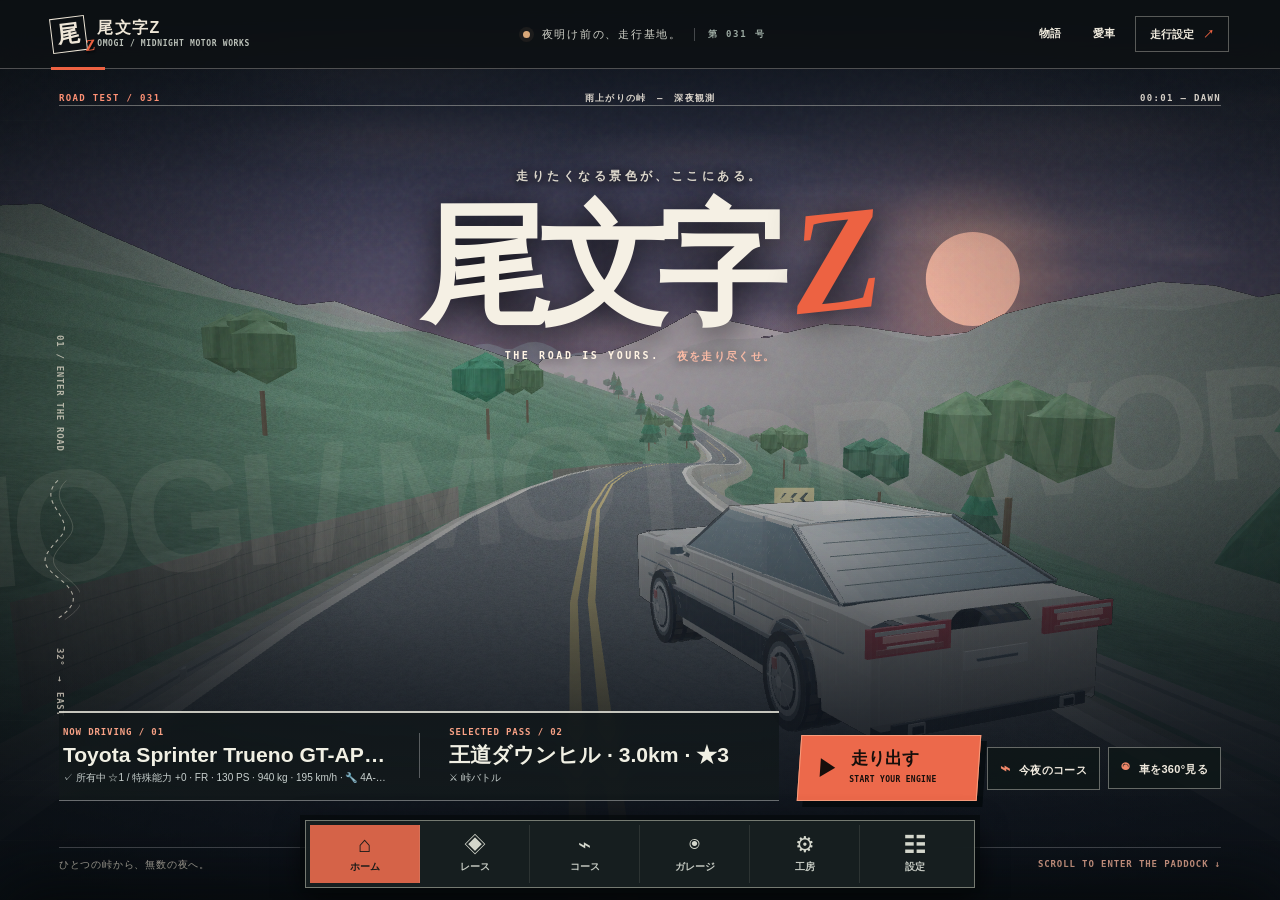
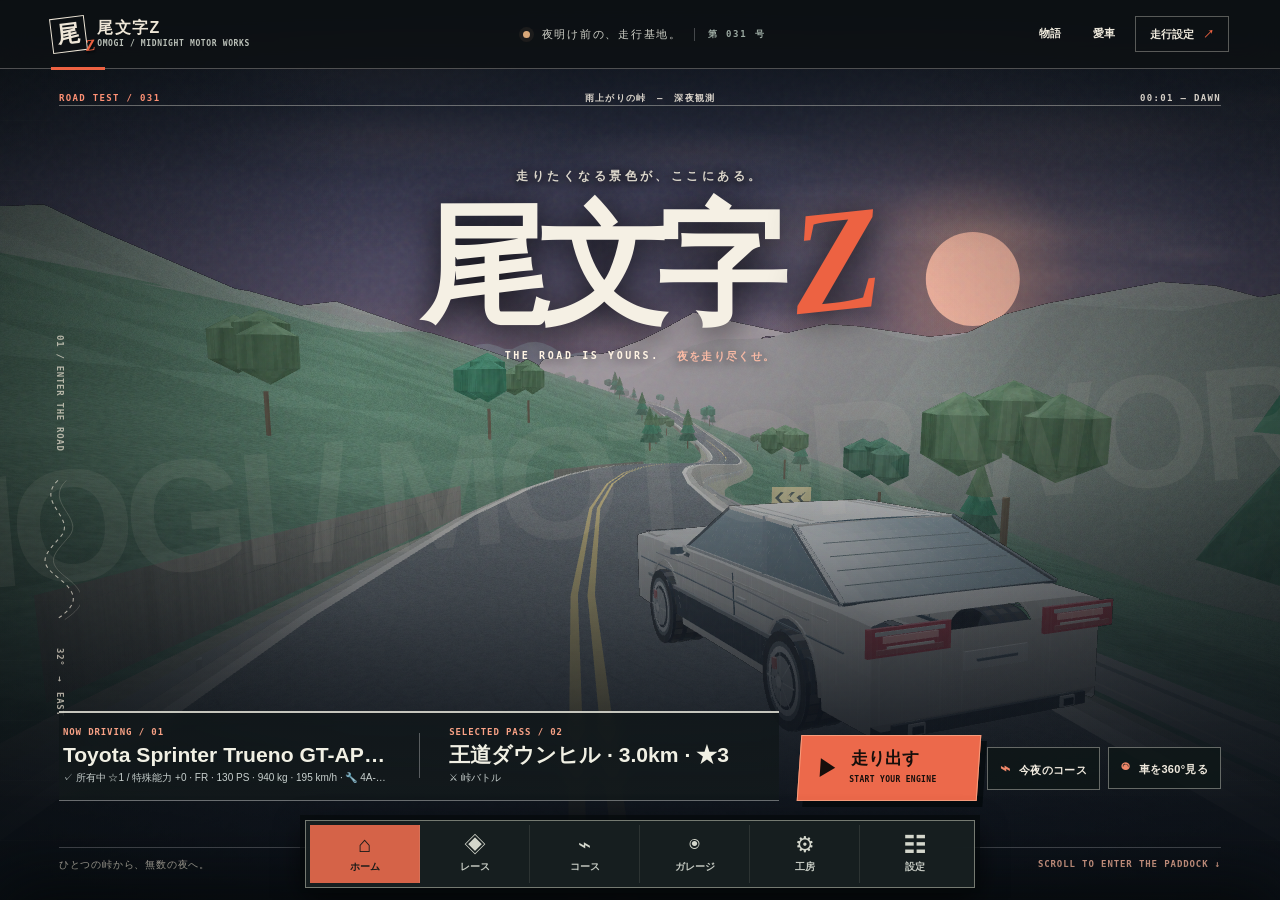
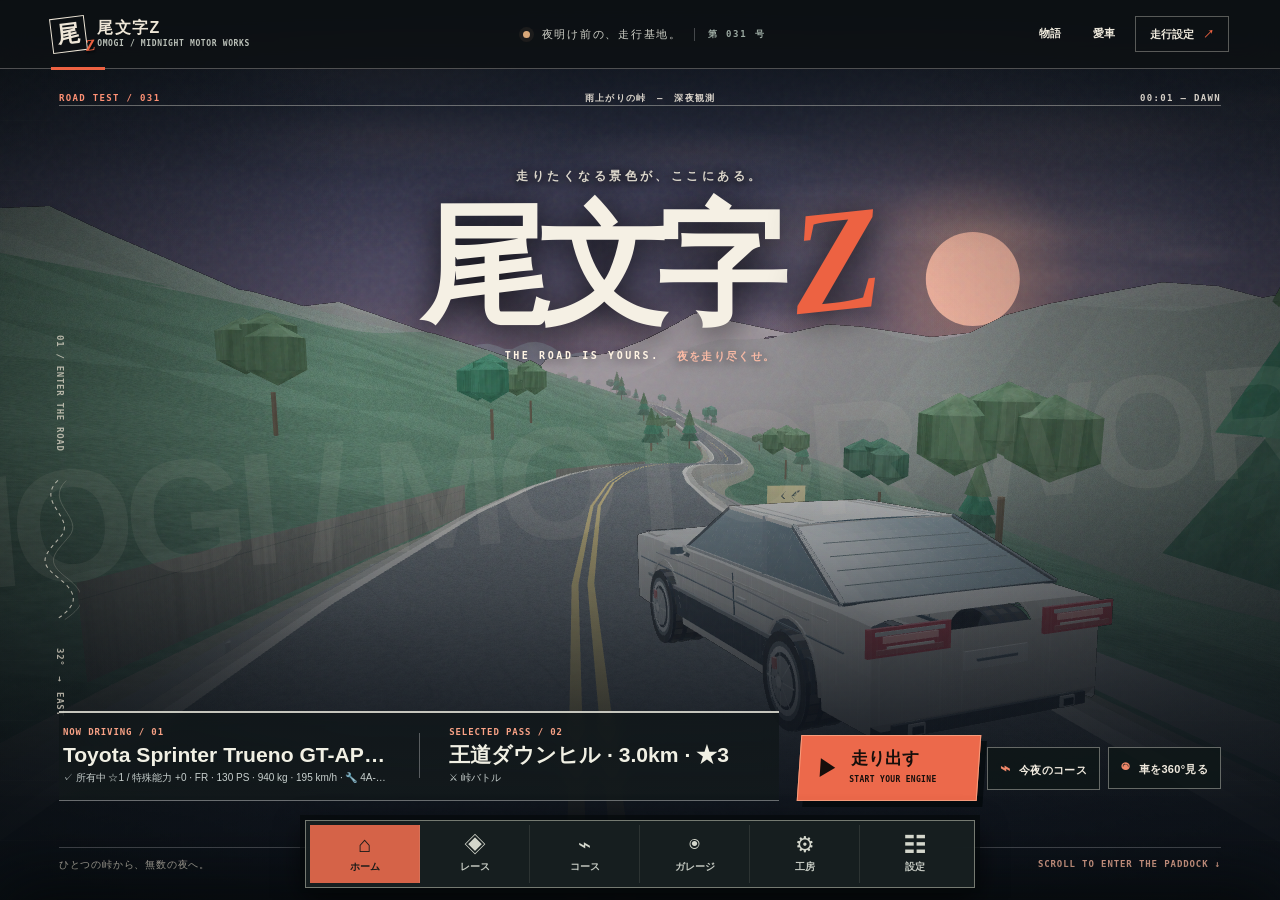
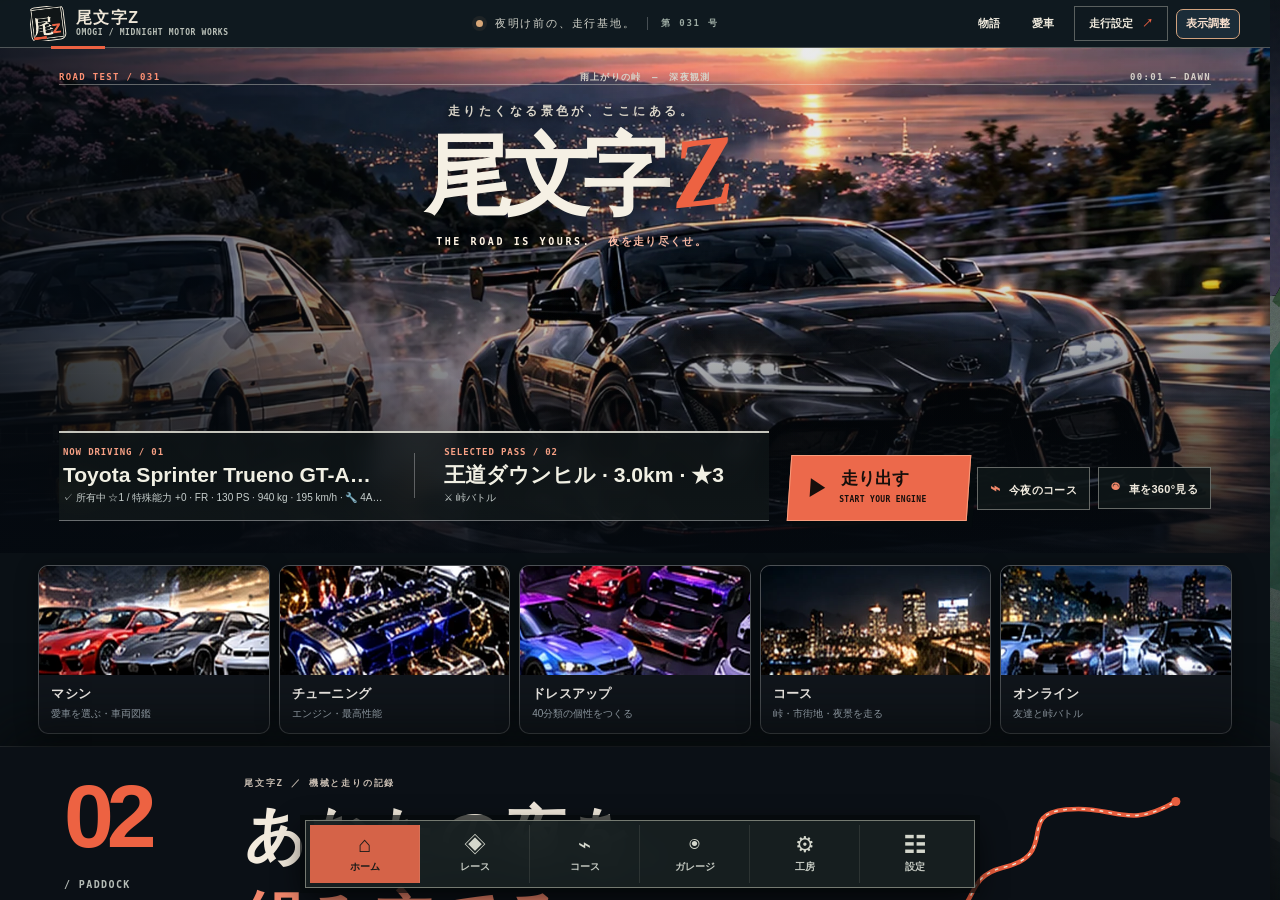
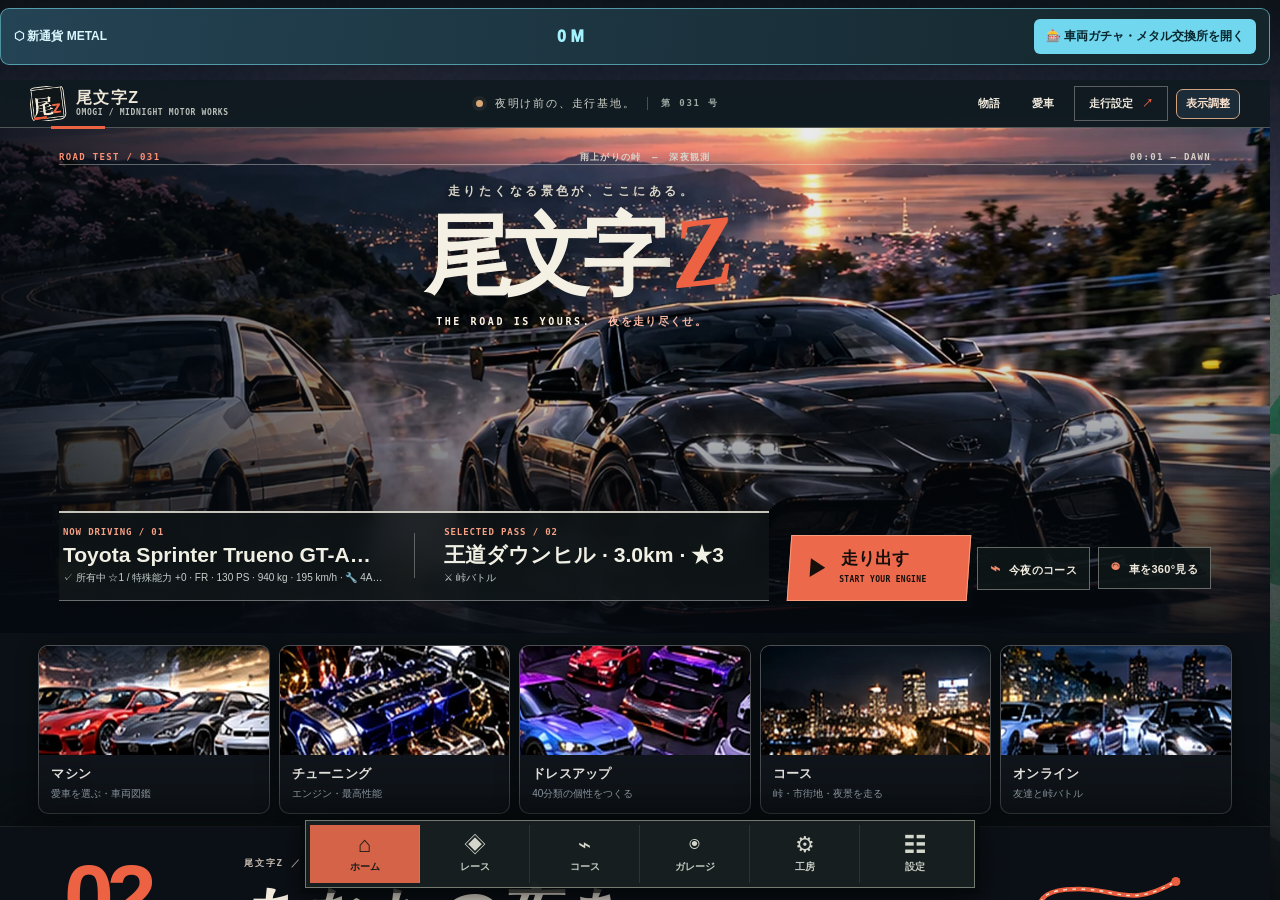
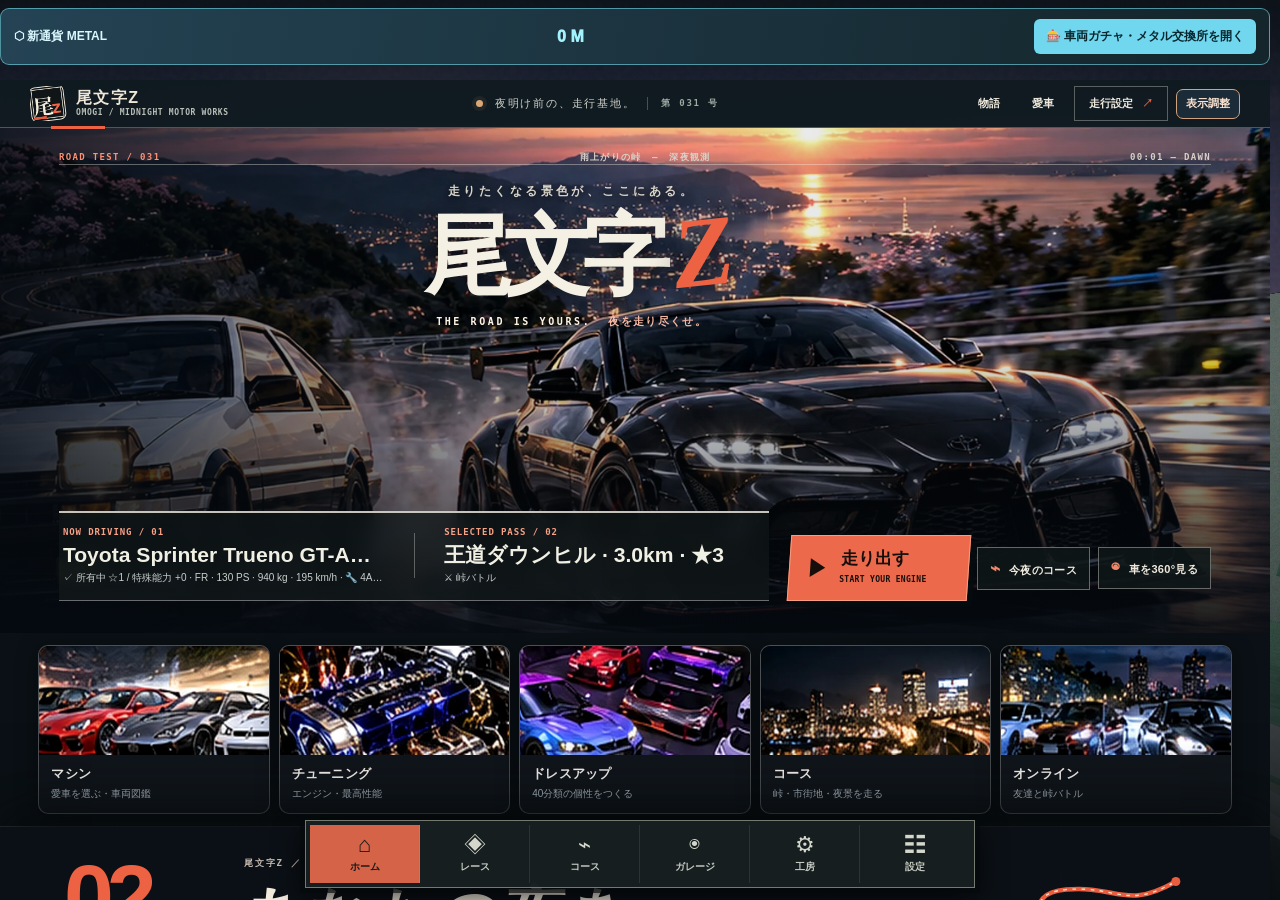
